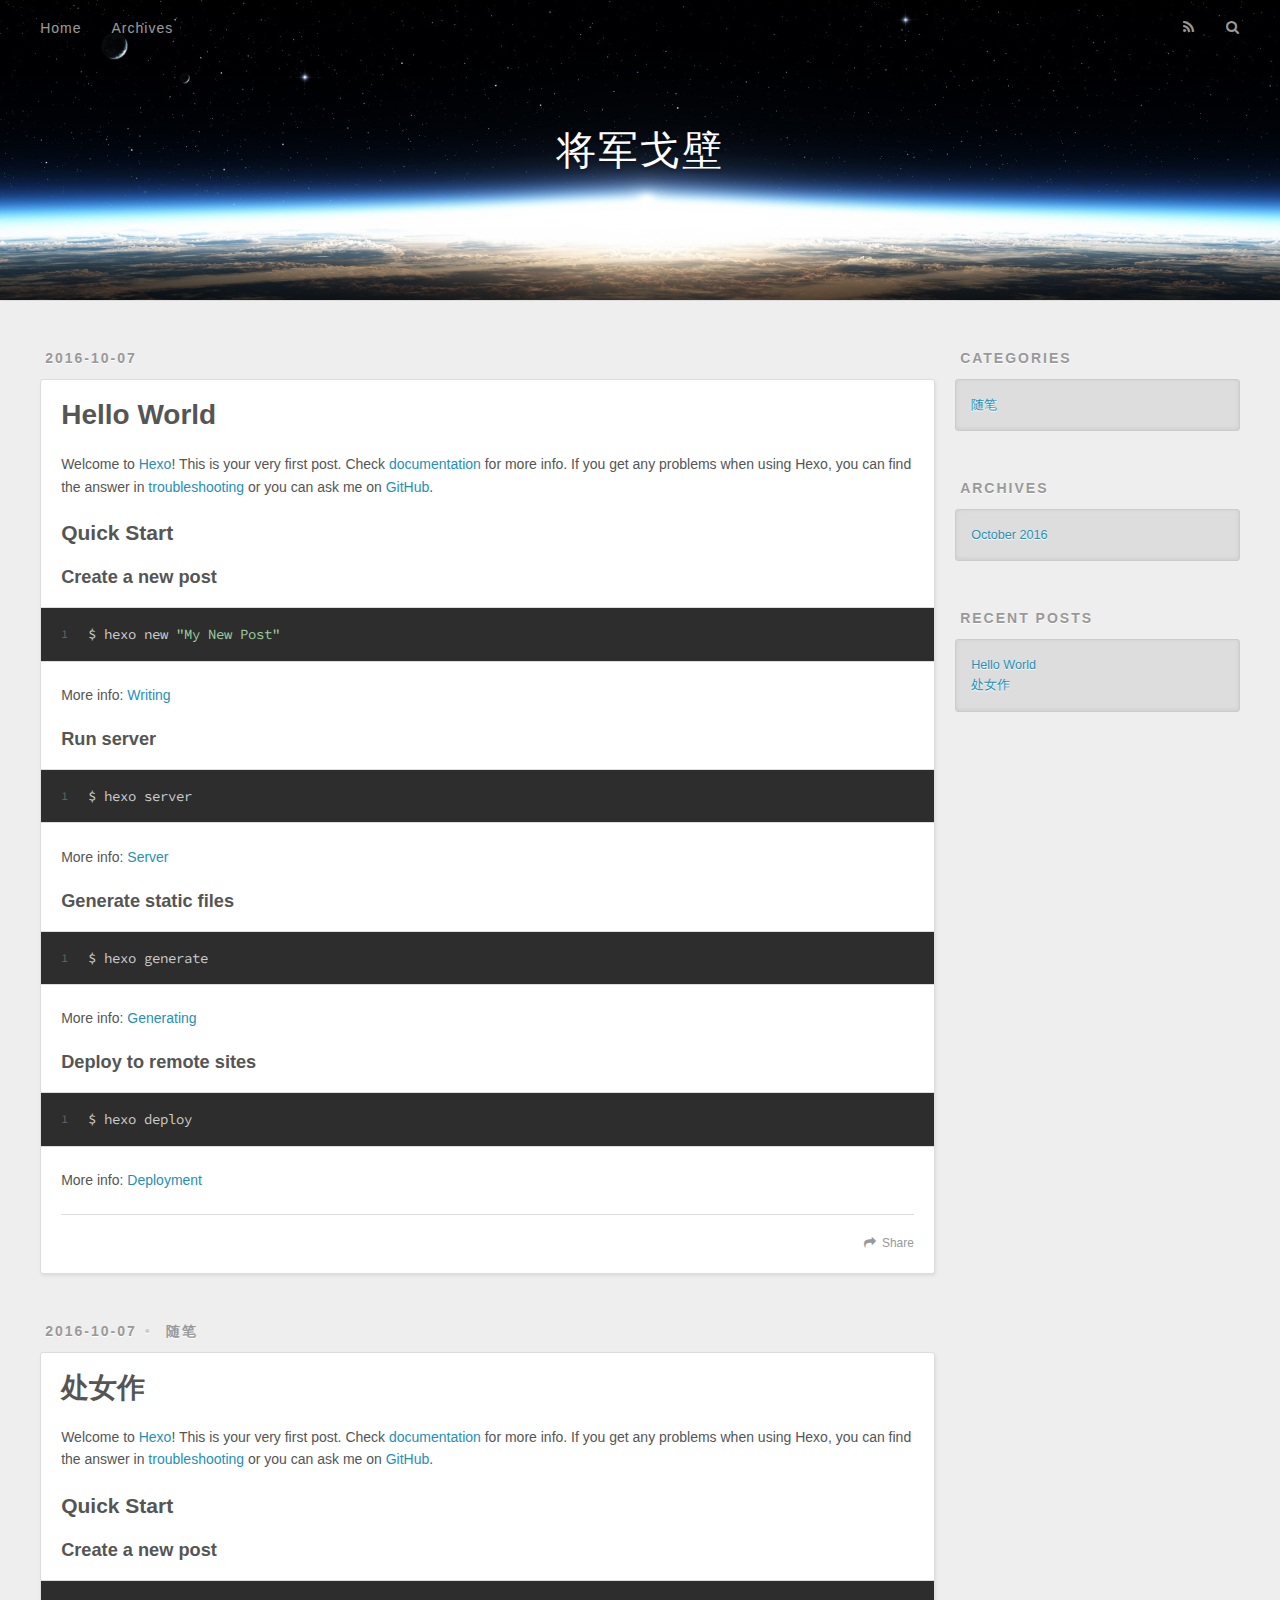
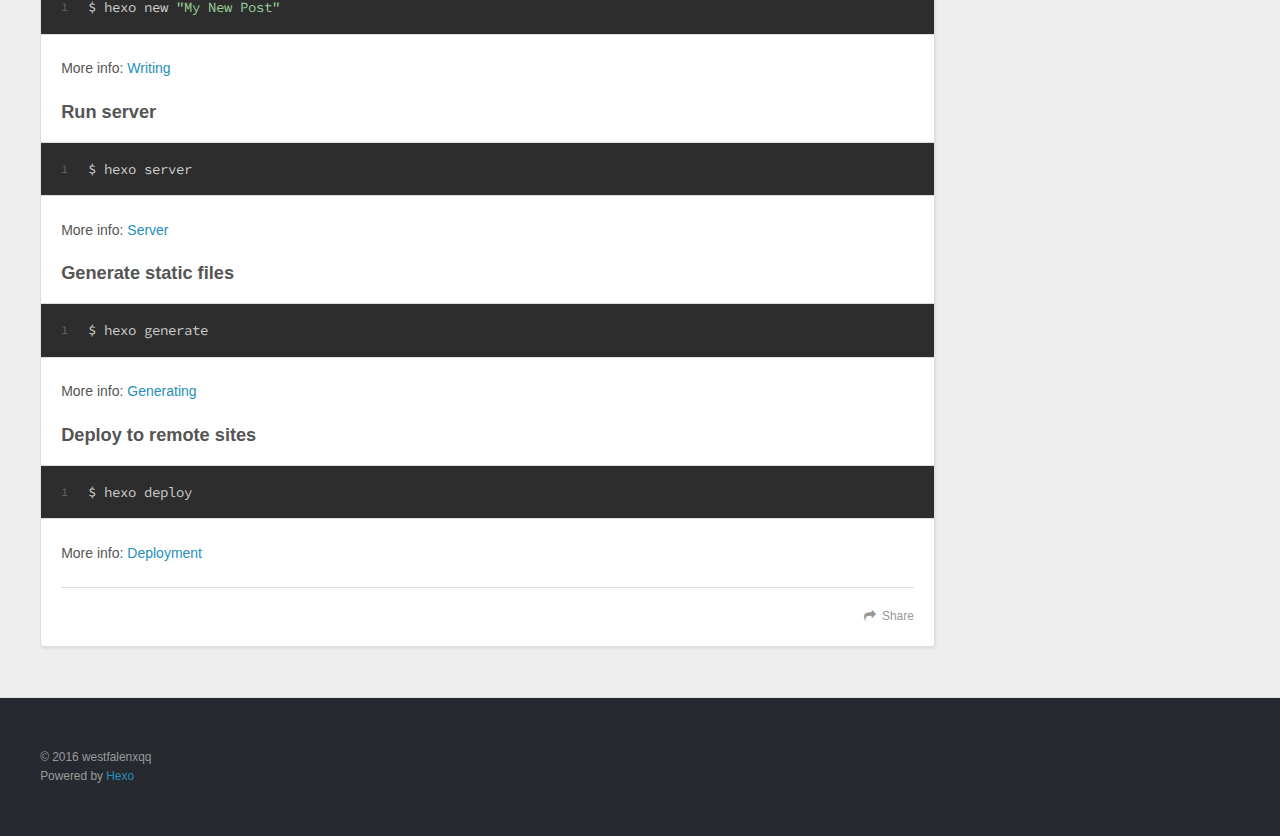
==== index.html @ aeae4b76 "Site updated: 2016-10-07 23:32:41" ====
<!DOCTYPE html>
<html>
<head>
  <meta charset="utf-8">
  
  <title>将军戈壁</title>
  <meta name="viewport" content="width=device-width, initial-scale=1, maximum-scale=1">
  <meta name="description" content="just for fun!">
<meta property="og:type" content="website">
<meta property="og:title" content="将军戈壁">
<meta property="og:url" content="http://yoursite.com/index.html">
<meta property="og:site_name" content="将军戈壁">
<meta property="og:description" content="just for fun!">
<meta name="twitter:card" content="summary">
<meta name="twitter:title" content="将军戈壁">
<meta name="twitter:description" content="just for fun!">
  
    <link rel="alternate" href="/atom.xml" title="将军戈壁" type="application/atom+xml">
  
  
    <link rel="icon" href="/favicon.png">
  
  
    <link href="//fonts.googleapis.com/css?family=Source+Code+Pro" rel="stylesheet" type="text/css">
  
  <link rel="stylesheet" href="/css/style.css">
  

</head>

<body>
  <div id="container">
    <div id="wrap">
      <header id="header">
  <div id="banner"></div>
  <div id="header-outer" class="outer">
    <div id="header-title" class="inner">
      <h1 id="logo-wrap">
        <a href="/" id="logo">将军戈壁</a>
      </h1>
      
    </div>
    <div id="header-inner" class="inner">
      <nav id="main-nav">
        <a id="main-nav-toggle" class="nav-icon"></a>
        
          <a class="main-nav-link" href="/">Home</a>
        
          <a class="main-nav-link" href="/archives">Archives</a>
        
      </nav>
      <nav id="sub-nav">
        
          <a id="nav-rss-link" class="nav-icon" href="/atom.xml" title="RSS Feed"></a>
        
        <a id="nav-search-btn" class="nav-icon" title="Search"></a>
      </nav>
      <div id="search-form-wrap">
        <form action="//google.com/search" method="get" accept-charset="UTF-8" class="search-form"><input type="search" name="q" results="0" class="search-form-input" placeholder="Search"><button type="submit" class="search-form-submit">&#xF002;</button><input type="hidden" name="sitesearch" value="http://yoursite.com"></form>
      </div>
    </div>
  </div>
</header>
      <div class="outer">
        <section id="main">
  
    <article id="post-hello-world" class="article article-type-post" itemscope itemprop="blogPost">
  <div class="article-meta">
    <a href="/2016/10/07/hello-world/" class="article-date">
  <time datetime="2016-10-07T13:40:59.762Z" itemprop="datePublished">2016-10-07</time>
</a>
    
  </div>
  <div class="article-inner">
    
    
      <header class="article-header">
        
  
    <h1 itemprop="name">
      <a class="article-title" href="/2016/10/07/hello-world/">Hello World</a>
    </h1>
  

      </header>
    
    <div class="article-entry" itemprop="articleBody">
      
        <p>Welcome to <a href="https://hexo.io/" target="_blank" rel="external">Hexo</a>! This is your very first post. Check <a href="https://hexo.io/docs/" target="_blank" rel="external">documentation</a> for more info. If you get any problems when using Hexo, you can find the answer in <a href="https://hexo.io/docs/troubleshooting.html" target="_blank" rel="external">troubleshooting</a> or you can ask me on <a href="https://github.com/hexojs/hexo/issues" target="_blank" rel="external">GitHub</a>.</p>
<h2 id="Quick-Start"><a href="#Quick-Start" class="headerlink" title="Quick Start"></a>Quick Start</h2><h3 id="Create-a-new-post"><a href="#Create-a-new-post" class="headerlink" title="Create a new post"></a>Create a new post</h3><figure class="highlight bash"><table><tr><td class="gutter"><pre><div class="line">1</div></pre></td><td class="code"><pre><div class="line">$ hexo new <span class="string">"My New Post"</span></div></pre></td></tr></table></figure>
<p>More info: <a href="https://hexo.io/docs/writing.html" target="_blank" rel="external">Writing</a></p>
<h3 id="Run-server"><a href="#Run-server" class="headerlink" title="Run server"></a>Run server</h3><figure class="highlight bash"><table><tr><td class="gutter"><pre><div class="line">1</div></pre></td><td class="code"><pre><div class="line">$ hexo server</div></pre></td></tr></table></figure>
<p>More info: <a href="https://hexo.io/docs/server.html" target="_blank" rel="external">Server</a></p>
<h3 id="Generate-static-files"><a href="#Generate-static-files" class="headerlink" title="Generate static files"></a>Generate static files</h3><figure class="highlight bash"><table><tr><td class="gutter"><pre><div class="line">1</div></pre></td><td class="code"><pre><div class="line">$ hexo generate</div></pre></td></tr></table></figure>
<p>More info: <a href="https://hexo.io/docs/generating.html" target="_blank" rel="external">Generating</a></p>
<h3 id="Deploy-to-remote-sites"><a href="#Deploy-to-remote-sites" class="headerlink" title="Deploy to remote sites"></a>Deploy to remote sites</h3><figure class="highlight bash"><table><tr><td class="gutter"><pre><div class="line">1</div></pre></td><td class="code"><pre><div class="line">$ hexo deploy</div></pre></td></tr></table></figure>
<p>More info: <a href="https://hexo.io/docs/deployment.html" target="_blank" rel="external">Deployment</a></p>

      
    </div>
    <footer class="article-footer">
      <a data-url="http://yoursite.com/2016/10/07/hello-world/" data-id="citzxklmr0001h0hwhy3onc63" class="article-share-link">Share</a>
      
      
    </footer>
  </div>
  
</article>


  
    <article id="post-处女作" class="article article-type-post" itemscope itemprop="blogPost">
  <div class="article-meta">
    <a href="/2016/10/07/处女作/" class="article-date">
  <time datetime="2016-10-06T16:00:00.000Z" itemprop="datePublished">2016-10-07</time>
</a>
    
  <div class="article-category">
    <a class="article-category-link" href="/categories/随笔/">随笔</a>
  </div>

  </div>
  <div class="article-inner">
    
    
      <header class="article-header">
        
  
    <h1 itemprop="name">
      <a class="article-title" href="/2016/10/07/处女作/">处女作</a>
    </h1>
  

      </header>
    
    <div class="article-entry" itemprop="articleBody">
      
        <p>Welcome to <a href="https://hexo.io/" target="_blank" rel="external">Hexo</a>! This is your very first post. Check <a href="https://hexo.io/docs/" target="_blank" rel="external">documentation</a> for more info. If you get any problems when using Hexo, you can find the answer in <a href="https://hexo.io/docs/troubleshooting.html" target="_blank" rel="external">troubleshooting</a> or you can ask me on <a href="https://github.com/hexojs/hexo/issues" target="_blank" rel="external">GitHub</a>.</p>
<h2 id="Quick-Start"><a href="#Quick-Start" class="headerlink" title="Quick Start"></a>Quick Start</h2><h3 id="Create-a-new-post"><a href="#Create-a-new-post" class="headerlink" title="Create a new post"></a>Create a new post</h3><figure class="highlight bash"><table><tr><td class="gutter"><pre><div class="line">1</div></pre></td><td class="code"><pre><div class="line">$ hexo new <span class="string">"My New Post"</span></div></pre></td></tr></table></figure>
<p>More info: <a href="https://hexo.io/docs/writing.html" target="_blank" rel="external">Writing</a></p>
<h3 id="Run-server"><a href="#Run-server" class="headerlink" title="Run server"></a>Run server</h3><figure class="highlight bash"><table><tr><td class="gutter"><pre><div class="line">1</div></pre></td><td class="code"><pre><div class="line">$ hexo server</div></pre></td></tr></table></figure>
<p>More info: <a href="https://hexo.io/docs/server.html" target="_blank" rel="external">Server</a></p>
<h3 id="Generate-static-files"><a href="#Generate-static-files" class="headerlink" title="Generate static files"></a>Generate static files</h3><figure class="highlight bash"><table><tr><td class="gutter"><pre><div class="line">1</div></pre></td><td class="code"><pre><div class="line">$ hexo generate</div></pre></td></tr></table></figure>
<p>More info: <a href="https://hexo.io/docs/generating.html" target="_blank" rel="external">Generating</a></p>
<h3 id="Deploy-to-remote-sites"><a href="#Deploy-to-remote-sites" class="headerlink" title="Deploy to remote sites"></a>Deploy to remote sites</h3><figure class="highlight bash"><table><tr><td class="gutter"><pre><div class="line">1</div></pre></td><td class="code"><pre><div class="line">$ hexo deploy</div></pre></td></tr></table></figure>
<p>More info: <a href="https://hexo.io/docs/deployment.html" target="_blank" rel="external">Deployment</a></p>

      
    </div>
    <footer class="article-footer">
      <a data-url="http://yoursite.com/2016/10/07/处女作/" data-id="citzxklmb0000h0hw7iab7rve" class="article-share-link">Share</a>
      
      
    </footer>
  </div>
  
</article>


  

</section>
        
          <aside id="sidebar">
  
    
  <div class="widget-wrap">
    <h3 class="widget-title">Categories</h3>
    <div class="widget">
      <ul class="category-list"><li class="category-list-item"><a class="category-list-link" href="/categories/随笔/">随笔</a></li></ul>
    </div>
  </div>


  
    

  
    
  
    
  <div class="widget-wrap">
    <h3 class="widget-title">Archives</h3>
    <div class="widget">
      <ul class="archive-list"><li class="archive-list-item"><a class="archive-list-link" href="/archives/2016/10/">October 2016</a></li></ul>
    </div>
  </div>


  
    
  <div class="widget-wrap">
    <h3 class="widget-title">Recent Posts</h3>
    <div class="widget">
      <ul>
        
          <li>
            <a href="/2016/10/07/hello-world/">Hello World</a>
          </li>
        
          <li>
            <a href="/2016/10/07/处女作/">处女作</a>
          </li>
        
      </ul>
    </div>
  </div>

  
</aside>
        
      </div>
      <footer id="footer">
  
  <div class="outer">
    <div id="footer-info" class="inner">
      &copy; 2016 westfalenxqq<br>
      Powered by <a href="http://hexo.io/" target="_blank">Hexo</a>
    </div>
  </div>
</footer>
    </div>
    <nav id="mobile-nav">
  
    <a href="/" class="mobile-nav-link">Home</a>
  
    <a href="/archives" class="mobile-nav-link">Archives</a>
  
</nav>
    

<script src="//ajax.googleapis.com/ajax/libs/jquery/2.0.3/jquery.min.js"></script>


  <link rel="stylesheet" href="/fancybox/jquery.fancybox.css">
  <script src="/fancybox/jquery.fancybox.pack.js"></script>


<script src="/js/script.js"></script>

  </div>
</body>
</html>
---- css/style.css ----
body {
  width: 100%;
}
body:before,
body:after {
  content: "";
  display: table;
}
body:after {
  clear: both;
}
html,
body,
div,
span,
applet,
object,
iframe,
h1,
h2,
h3,
h4,
h5,
h6,
p,
blockquote,
pre,
a,
abbr,
acronym,
address,
big,
cite,
code,
del,
dfn,
em,
img,
ins,
kbd,
q,
s,
samp,
small,
strike,
strong,
sub,
sup,
tt,
var,
dl,
dt,
dd,
ol,
ul,
li,
fieldset,
form,
label,
legend,
table,
caption,
tbody,
tfoot,
thead,
tr,
th,
td {
  margin: 0;
  padding: 0;
  border: 0;
  outline: 0;
  font-weight: inherit;
  font-style: inherit;
  font-family: inherit;
  font-size: 100%;
  vertical-align: baseline;
}
body {
  line-height: 1;
  color: #000;
  background: #fff;
}
ol,
ul {
  list-style: none;
}
table {
  border-collapse: separate;
  border-spacing: 0;
  vertical-align: middle;
}
caption,
th,
td {
  text-align: left;
  font-weight: normal;
  vertical-align: middle;
}
a img {
  border: none;
}
input,
button {
  margin: 0;
  padding: 0;
}
input::-moz-focus-inner,
button::-moz-focus-inner {
  border: 0;
  padding: 0;
}
@font-face {
  font-family: FontAwesome;
  font-style: normal;
  font-weight: normal;
  src: url("fonts/fontawesome-webfont.eot?v=#4.0.3");
  src: url("fonts/fontawesome-webfont.eot?#iefix&v=#4.0.3") format("embedded-opentype"), url("fonts/fontawesome-webfont.woff?v=#4.0.3") format("woff"), url("fonts/fontawesome-webfont.ttf?v=#4.0.3") format("truetype"), url("fonts/fontawesome-webfont.svg#fontawesomeregular?v=#4.0.3") format("svg");
}
html,
body,
#container {
  height: 100%;
}
body {
  background: #eee;
  font: 14px "Helvetica Neue", Helvetica, Arial, sans-serif;
  -webkit-text-size-adjust: 100%;
}
.outer {
  max-width: 1220px;
  margin: 0 auto;
  padding: 0 20px;
}
.outer:before,
.outer:after {
  content: "";
  display: table;
}
.outer:after {
  clear: both;
}
.inner {
  display: inline;
  float: left;
  width: 98.33333333333333%;
  margin: 0 0.833333333333333%;
}
.left,
.alignleft {
  float: left;
}
.right,
.alignright {
  float: right;
}
.clear {
  clear: both;
}
#container {
  position: relative;
}
.mobile-nav-on {
  overflow: hidden;
}
#wrap {
  height: 100%;
  width: 100%;
  position: absolute;
  top: 0;
  left: 0;
  -webkit-transition: 0.2s ease-out;
  -moz-transition: 0.2s ease-out;
  -ms-transition: 0.2s ease-out;
  transition: 0.2s ease-out;
  z-index: 1;
  background: #eee;
}
.mobile-nav-on #wrap {
  left: 280px;
}
@media screen and (min-width: 768px) {
  #main {
    display: inline;
    float: left;
    width: 73.33333333333333%;
    margin: 0 0.833333333333333%;
  }
}
.article-date,
.article-category-link,
.archive-year,
.widget-title {
  text-decoration: none;
  text-transform: uppercase;
  letter-spacing: 2px;
  color: #999;
  margin-bottom: 1em;
  margin-left: 5px;
  line-height: 1em;
  text-shadow: 0 1px #fff;
  font-weight: bold;
}
.article-inner,
.archive-article-inner {
  background: #fff;
  -webkit-box-shadow: 1px 2px 3px #ddd;
  box-shadow: 1px 2px 3px #ddd;
  border: 1px solid #ddd;
  border-radius: 3px;
}
.article-entry h1,
.widget h1 {
  font-size: 2em;
}
.article-entry h2,
.widget h2 {
  font-size: 1.5em;
}
.article-entry h3,
.widget h3 {
  font-size: 1.3em;
}
.article-entry h4,
.widget h4 {
  font-size: 1.2em;
}
.article-entry h5,
.widget h5 {
  font-size: 1em;
}
.article-entry h6,
.widget h6 {
  font-size: 1em;
  color: #999;
}
.article-entry hr,
.widget hr {
  border: 1px dashed #ddd;
}
.article-entry strong,
.widget strong {
  font-weight: bold;
}
.article-entry em,
.widget em,
.article-entry cite,
.widget cite {
  font-style: italic;
}
.article-entry sup,
.widget sup,
.article-entry sub,
.widget sub {
  font-size: 0.75em;
  line-height: 0;
  position: relative;
  vertical-align: baseline;
}
.article-entry sup,
.widget sup {
  top: -0.5em;
}
.article-entry sub,
.widget sub {
  bottom: -0.2em;
}
.article-entry small,
.widget small {
  font-size: 0.85em;
}
.article-entry acronym,
.widget acronym,
.article-entry abbr,
.widget abbr {
  border-bottom: 1px dotted;
}
.article-entry ul,
.widget ul,
.article-entry ol,
.widget ol,
.article-entry dl,
.widget dl {
  margin: 0 20px;
  line-height: 1.6em;
}
.article-entry ul ul,
.widget ul ul,
.article-entry ol ul,
.widget ol ul,
.article-entry ul ol,
.widget ul ol,
.article-entry ol ol,
.widget ol ol {
  margin-top: 0;
  margin-bottom: 0;
}
.article-entry ul,
.widget ul {
  list-style: disc;
}
.article-entry ol,
.widget ol {
  list-style: decimal;
}
.article-entry dt,
.widget dt {
  font-weight: bold;
}
#header {
  height: 300px;
  position: relative;
  border-bottom: 1px solid #ddd;
}
#header:before,
#header:after {
  content: "";
  position: absolute;
  left: 0;
  right: 0;
  height: 40px;
}
#header:before {
  top: 0;
  background: -webkit-linear-gradient(rgba(0,0,0,0.2), transparent);
  background: -moz-linear-gradient(rgba(0,0,0,0.2), transparent);
  background: -ms-linear-gradient(rgba(0,0,0,0.2), transparent);
  background: linear-gradient(rgba(0,0,0,0.2), transparent);
}
#header:after {
  bottom: 0;
  background: -webkit-linear-gradient(transparent, rgba(0,0,0,0.2));
  background: -moz-linear-gradient(transparent, rgba(0,0,0,0.2));
  background: -ms-linear-gradient(transparent, rgba(0,0,0,0.2));
  background: linear-gradient(transparent, rgba(0,0,0,0.2));
}
#header-outer {
  height: 100%;
  position: relative;
}
#header-inner {
  position: relative;
  overflow: hidden;
}
#banner {
  position: absolute;
  top: 0;
  left: 0;
  width: 100%;
  height: 100%;
  background: url("images/banner.jpg") center #000;
  -webkit-background-size: cover;
  -moz-background-size: cover;
  background-size: cover;
  z-index: -1;
}
#header-title {
  text-align: center;
  height: 40px;
  position: absolute;
  top: 50%;
  left: 0;
  margin-top: -20px;
}
#logo,
#subtitle {
  text-decoration: none;
  color: #fff;
  font-weight: 300;
  text-shadow: 0 1px 4px rgba(0,0,0,0.3);
}
#logo {
  font-size: 40px;
  line-height: 40px;
  letter-spacing: 2px;
}
#subtitle {
  font-size: 16px;
  line-height: 16px;
  letter-spacing: 1px;
}
#subtitle-wrap {
  margin-top: 16px;
}
#main-nav {
  float: left;
  margin-left: -15px;
}
.nav-icon,
.main-nav-link {
  float: left;
  color: #fff;
  opacity: 0.6;
  text-decoration: none;
  text-shadow: 0 1px rgba(0,0,0,0.2);
  -webkit-transition: opacity 0.2s;
  -moz-transition: opacity 0.2s;
  -ms-transition: opacity 0.2s;
  transition: opacity 0.2s;
  display: block;
  padding: 20px 15px;
}
.nav-icon:hover,
.main-nav-link:hover {
  opacity: 1;
}
.nav-icon {
  font-family: FontAwesome;
  text-align: center;
  font-size: 14px;
  width: 14px;
  height: 14px;
  padding: 20px 15px;
  position: relative;
  cursor: pointer;
}
.main-nav-link {
  font-weight: 300;
  letter-spacing: 1px;
}
@media screen and (max-width: 479px) {
  .main-nav-link {
    display: none;
  }
}
#main-nav-toggle {
  display: none;
}
#main-nav-toggle:before {
  content: "\f0c9";
}
@media screen and (max-width: 479px) {
  #main-nav-toggle {
    display: block;
  }
}
#sub-nav {
  float: right;
  margin-right: -15px;
}
#nav-rss-link:before {
  content: "\f09e";
}
#nav-search-btn:before {
  content: "\f002";
}
#search-form-wrap {
  position: absolute;
  top: 15px;
  width: 150px;
  height: 30px;
  right: -150px;
  opacity: 0;
  -webkit-transition: 0.2s ease-out;
  -moz-transition: 0.2s ease-out;
  -ms-transition: 0.2s ease-out;
  transition: 0.2s ease-out;
}
#search-form-wrap.on {
  opacity: 1;
  right: 0;
}
@media screen and (max-width: 479px) {
  #search-form-wrap {
    width: 100%;
    right: -100%;
  }
}
.search-form {
  position: absolute;
  top: 0;
  left: 0;
  right: 0;
  background: #fff;
  padding: 5px 15px;
  border-radius: 15px;
  -webkit-box-shadow: 0 0 10px rgba(0,0,0,0.3);
  box-shadow: 0 0 10px rgba(0,0,0,0.3);
}
.search-form-input {
  border: none;
  background: none;
  color: #555;
  width: 100%;
  font: 13px "Helvetica Neue", Helvetica, Arial, sans-serif;
  outline: none;
}
.search-form-input::-webkit-search-results-decoration,
.search-form-input::-webkit-search-cancel-button {
  -webkit-appearance: none;
}
.search-form-submit {
  position: absolute;
  top: 50%;
  right: 10px;
  margin-top: -7px;
  font: 13px FontAwesome;
  border: none;
  background: none;
  color: #bbb;
  cursor: pointer;
}
.search-form-submit:hover,
.search-form-submit:focus {
  color: #777;
}
.article {
  margin: 50px 0;
}
.article-inner {
  overflow: hidden;
}
.article-meta:before,
.article-meta:after {
  content: "";
  display: table;
}
.article-meta:after {
  clear: both;
}
.article-date {
  float: left;
}
.article-category {
  float: left;
  line-height: 1em;
  color: #ccc;
  text-shadow: 0 1px #fff;
  margin-left: 8px;
}
.article-category:before {
  content: "\2022";
}
.article-category-link {
  margin: 0 12px 1em;
}
.article-header {
  padding: 20px 20px 0;
}
.article-title {
  text-decoration: none;
  font-size: 2em;
  font-weight: bold;
  color: #555;
  line-height: 1.1em;
  -webkit-transition: color 0.2s;
  -moz-transition: color 0.2s;
  -ms-transition: color 0.2s;
  transition: color 0.2s;
}
a.article-title:hover {
  color: #258fb8;
}
.article-entry {
  color: #555;
  padding: 0 20px;
}
.article-entry:before,
.article-entry:after {
  content: "";
  display: table;
}
.article-entry:after {
  clear: both;
}
.article-entry p,
.article-entry table {
  line-height: 1.6em;
  margin: 1.6em 0;
}
.article-entry h1,
.article-entry h2,
.article-entry h3,
.article-entry h4,
.article-entry h5,
.article-entry h6 {
  font-weight: bold;
}
.article-entry h1,
.article-entry h2,
.article-entry h3,
.article-entry h4,
.article-entry h5,
.article-entry h6 {
  line-height: 1.1em;
  margin: 1.1em 0;
}
.article-entry a {
  color: #258fb8;
  text-decoration: none;
}
.article-entry a:hover {
  text-decoration: underline;
}
.article-entry ul,
.article-entry ol,
.article-entry dl {
  margin-top: 1.6em;
  margin-bottom: 1.6em;
}
.article-entry img,
.article-entry video {
  max-width: 100%;
  height: auto;
  display: block;
  margin: auto;
}
.article-entry iframe {
  border: none;
}
.article-entry table {
  width: 100%;
  border-collapse: collapse;
  border-spacing: 0;
}
.article-entry th {
  font-weight: bold;
  border-bottom: 3px solid #ddd;
  padding-bottom: 0.5em;
}
.article-entry td {
  border-bottom: 1px solid #ddd;
  padding: 10px 0;
}
.article-entry blockquote {
  font-family: Georgia, "Times New Roman", serif;
  font-size: 1.4em;
  margin: 1.6em 20px;
  text-align: center;
}
.article-entry blockquote footer {
  font-size: 14px;
  margin: 1.6em 0;
  font-family: "Helvetica Neue", Helvetica, Arial, sans-serif;
}
.article-entry blockquote footer cite:before {
  content: "—";
  padding: 0 0.5em;
}
.article-entry .pullquote {
  text-align: left;
  width: 45%;
  margin: 0;
}
.article-entry .pullquote.left {
  margin-left: 0.5em;
  margin-right: 1em;
}
.article-entry .pullquote.right {
  margin-right: 0.5em;
  margin-left: 1em;
}
.article-entry .caption {
  color: #999;
  display: block;
  font-size: 0.9em;
  margin-top: 0.5em;
  position: relative;
  text-align: center;
}
.article-entry .video-container {
  position: relative;
  padding-top: 56.25%;
  height: 0;
  overflow: hidden;
}
.article-entry .video-container iframe,
.article-entry .video-container object,
.article-entry .video-container embed {
  position: absolute;
  top: 0;
  left: 0;
  width: 100%;
  height: 100%;
  margin-top: 0;
}
.article-more-link a {
  display: inline-block;
  line-height: 1em;
  padding: 6px 15px;
  border-radius: 15px;
  background: #eee;
  color: #999;
  text-shadow: 0 1px #fff;
  text-decoration: none;
}
.article-more-link a:hover {
  background: #258fb8;
  color: #fff;
  text-decoration: none;
  text-shadow: 0 1px #1e7293;
}
.article-footer {
  font-size: 0.85em;
  line-height: 1.6em;
  border-top: 1px solid #ddd;
  padding-top: 1.6em;
  margin: 0 20px 20px;
}
.article-footer:before,
.article-footer:after {
  content: "";
  display: table;
}
.article-footer:after {
  clear: both;
}
.article-footer a {
  color: #999;
  text-decoration: none;
}
.article-footer a:hover {
  color: #555;
}
.article-tag-list-item {
  float: left;
  margin-right: 10px;
}
.article-tag-list-link:before {
  content: "#";
}
.article-comment-link {
  float: right;
}
.article-comment-link:before {
  content: "\f075";
  font-family: FontAwesome;
  padding-right: 8px;
}
.article-share-link {
  cursor: pointer;
  float: right;
  margin-left: 20px;
}
.article-share-link:before {
  content: "\f064";
  font-family: FontAwesome;
  padding-right: 6px;
}
#article-nav {
  position: relative;
}
#article-nav:before,
#article-nav:after {
  content: "";
  display: table;
}
#article-nav:after {
  clear: both;
}
@media screen and (min-width: 768px) {
  #article-nav {
    margin: 50px 0;
  }
  #article-nav:before {
    width: 8px;
    height: 8px;
    position: absolute;
    top: 50%;
    left: 50%;
    margin-top: -4px;
    margin-left: -4px;
    content: "";
    border-radius: 50%;
    background: #ddd;
    -webkit-box-shadow: 0 1px 2px #fff;
    box-shadow: 0 1px 2px #fff;
  }
}
.article-nav-link-wrap {
  text-decoration: none;
  text-shadow: 0 1px #fff;
  color: #999;
  -webkit-box-sizing: border-box;
  -moz-box-sizing: border-box;
  box-sizing: border-box;
  margin-top: 50px;
  text-align: center;
  display: block;
}
.article-nav-link-wrap:hover {
  color: #555;
}
@media screen and (min-width: 768px) {
  .article-nav-link-wrap {
    width: 50%;
    margin-top: 0;
  }
}
@media screen and (min-width: 768px) {
  #article-nav-newer {
    float: left;
    text-align: right;
    padding-right: 20px;
  }
}
@media screen and (min-width: 768px) {
  #article-nav-older {
    float: right;
    text-align: left;
    padding-left: 20px;
  }
}
.article-nav-caption {
  text-transform: uppercase;
  letter-spacing: 2px;
  color: #ddd;
  line-height: 1em;
  font-weight: bold;
}
#article-nav-newer .article-nav-caption {
  margin-right: -2px;
}
.article-nav-title {
  font-size: 0.85em;
  line-height: 1.6em;
  margin-top: 0.5em;
}
.article-share-box {
  position: absolute;
  display: none;
  background: #fff;
  -webkit-box-shadow: 1px 2px 10px rgba(0,0,0,0.2);
  box-shadow: 1px 2px 10px rgba(0,0,0,0.2);
  border-radius: 3px;
  margin-left: -145px;
  overflow: hidden;
  z-index: 1;
}
.article-share-box.on {
  display: block;
}
.article-share-input {
  width: 100%;
  background: none;
  -webkit-box-sizing: border-box;
  -moz-box-sizing: border-box;
  box-sizing: border-box;
  font: 14px "Helvetica Neue", Helvetica, Arial, sans-serif;
  padding: 0 15px;
  color: #555;
  outline: none;
  border: 1px solid #ddd;
  border-radius: 3px 3px 0 0;
  height: 36px;
  line-height: 36px;
}
.article-share-links {
  background: #eee;
}
.article-share-links:before,
.article-share-links:after {
  content: "";
  display: table;
}
.article-share-links:after {
  clear: both;
}
.article-share-twitter,
.article-share-facebook,
.article-share-pinterest,
.article-share-google {
  width: 50px;
  height: 36px;
  display: block;
  float: left;
  position: relative;
  color: #999;
  text-shadow: 0 1px #fff;
}
.article-share-twitter:before,
.article-share-facebook:before,
.article-share-pinterest:before,
.article-share-google:before {
  font-size: 20px;
  font-family: FontAwesome;
  width: 20px;
  height: 20px;
  position: absolute;
  top: 50%;
  left: 50%;
  margin-top: -10px;
  margin-left: -10px;
  text-align: center;
}
.article-share-twitter:hover,
.article-share-facebook:hover,
.article-share-pinterest:hover,
.article-share-google:hover {
  color: #fff;
}
.article-share-twitter:before {
  content: "\f099";
}
.article-share-twitter:hover {
  background: #00aced;
  text-shadow: 0 1px #008abe;
}
.article-share-facebook:before {
  content: "\f09a";
}
.article-share-facebook:hover {
  background: #3b5998;
  text-shadow: 0 1px #2f477a;
}
.article-share-pinterest:before {
  content: "\f0d2";
}
.article-share-pinterest:hover {
  background: #cb2027;
  text-shadow: 0 1px #a21a1f;
}
.article-share-google:before {
  content: "\f0d5";
}
.article-share-google:hover {
  background: #dd4b39;
  text-shadow: 0 1px #be3221;
}
.article-gallery {
  background: #000;
  position: relative;
}
.article-gallery-photos {
  position: relative;
  overflow: hidden;
}
.article-gallery-img {
  display: none;
  max-width: 100%;
}
.article-gallery-img:first-child {
  display: block;
}
.article-gallery-img.loaded {
  position: absolute;
  display: block;
}
.article-gallery-img img {
  display: block;
  max-width: 100%;
  margin: 0 auto;
}
#comments {
  background: #fff;
  -webkit-box-shadow: 1px 2px 3px #ddd;
  box-shadow: 1px 2px 3px #ddd;
  padding: 20px;
  border: 1px solid #ddd;
  border-radius: 3px;
  margin: 50px 0;
}
#comments a {
  color: #258fb8;
}
.archives-wrap {
  margin: 50px 0;
}
.archives:before,
.archives:after {
  content: "";
  display: table;
}
.archives:after {
  clear: both;
}
.archive-year-wrap {
  margin-bottom: 1em;
}
.archives {
  -webkit-column-gap: 10px;
  -moz-column-gap: 10px;
  column-gap: 10px;
}
@media screen and (min-width: 480px) and (max-width: 767px) {
  .archives {
    -webkit-column-count: 2;
    -moz-column-count: 2;
    column-count: 2;
  }
}
@media screen and (min-width: 768px) {
  .archives {
    -webkit-column-count: 3;
    -moz-column-count: 3;
    column-count: 3;
  }
}
.archive-article {
  -webkit-column-break-inside: avoid;
  page-break-inside: avoid;
  overflow: hidden;
  break-inside: avoid-column;
}
.archive-article-inner {
  padding: 10px;
  margin-bottom: 15px;
}
.archive-article-title {
  text-decoration: none;
  font-weight: bold;
  color: #555;
  -webkit-transition: color 0.2s;
  -moz-transition: color 0.2s;
  -ms-transition: color 0.2s;
  transition: color 0.2s;
  line-height: 1.6em;
}
.archive-article-title:hover {
  color: #258fb8;
}
.archive-article-footer {
  margin-top: 1em;
}
.archive-article-date {
  color: #999;
  text-decoration: none;
  font-size: 0.85em;
  line-height: 1em;
  margin-bottom: 0.5em;
  display: block;
}
#page-nav {
  margin: 50px auto;
  background: #fff;
  -webkit-box-shadow: 1px 2px 3px #ddd;
  box-shadow: 1px 2px 3px #ddd;
  border: 1px solid #ddd;
  border-radius: 3px;
  text-align: center;
  color: #999;
  overflow: hidden;
}
#page-nav:before,
#page-nav:after {
  content: "";
  display: table;
}
#page-nav:after {
  clear: both;
}
#page-nav a,
#page-nav span {
  padding: 10px 20px;
  line-height: 1;
  height: 2ex;
}
#page-nav a {
  color: #999;
  text-decoration: none;
}
#page-nav a:hover {
  background: #999;
  color: #fff;
}
#page-nav .prev {
  float: left;
}
#page-nav .next {
  float: right;
}
#page-nav .page-number {
  display: inline-block;
}
@media screen and (max-width: 479px) {
  #page-nav .page-number {
    display: none;
  }
}
#page-nav .current {
  color: #555;
  font-weight: bold;
}
#page-nav .space {
  color: #ddd;
}
#footer {
  background: #262a30;
  padding: 50px 0;
  border-top: 1px solid #ddd;
  color: #999;
}
#footer a {
  color: #258fb8;
  text-decoration: none;
}
#footer a:hover {
  text-decoration: underline;
}
#footer-info {
  line-height: 1.6em;
  font-size: 0.85em;
}
.article-entry pre,
.article-entry .highlight {
  background: #2d2d2d;
  margin: 0 -20px;
  padding: 15px 20px;
  border-style: solid;
  border-color: #ddd;
  border-width: 1px 0;
  overflow: auto;
  color: #ccc;
  line-height: 22.400000000000002px;
}
.article-entry .highlight .gutter pre,
.article-entry .gist .gist-file .gist-data .line-numbers {
  color: #666;
  font-size: 0.85em;
}
.article-entry pre,
.article-entry code {
  font-family: "Source Code Pro", Consolas, Monaco, Menlo, Consolas, monospace;
}
.article-entry code {
  background: #eee;
  text-shadow: 0 1px #fff;
  padding: 0 0.3em;
}
.article-entry pre code {
  background: none;
  text-shadow: none;
  padding: 0;
}
.article-entry .highlight pre {
  border: none;
  margin: 0;
  padding: 0;
}
.article-entry .highlight table {
  margin: 0;
  width: auto;
}
.article-entry .highlight td {
  border: none;
  padding: 0;
}
.article-entry .highlight figcaption {
  font-size: 0.85em;
  color: #999;
  line-height: 1em;
  margin-bottom: 1em;
}
.article-entry .highlight figcaption:before,
.article-entry .highlight figcaption:after {
  content: "";
  display: table;
}
.article-entry .highlight figcaption:after {
  clear: both;
}
.article-entry .highlight figcaption a {
  float: right;
}
.article-entry .highlight .gutter pre {
  text-align: right;
  padding-right: 20px;
}
.article-entry .highlight .line {
  height: 22.400000000000002px;
}
.article-entry .highlight .line.marked {
  background: #515151;
}
.article-entry .gist {
  margin: 0 -20px;
  border-style: solid;
  border-color: #ddd;
  border-width: 1px 0;
  background: #2d2d2d;
  padding: 15px 20px 15px 0;
}
.article-entry .gist .gist-file {
  border: none;
  font-family: "Source Code Pro", Consolas, Monaco, Menlo, Consolas, monospace;
  margin: 0;
}
.article-entry .gist .gist-file .gist-data {
  background: none;
  border: none;
}
.article-entry .gist .gist-file .gist-data .line-numbers {
  background: none;
  border: none;
  padding: 0 20px 0 0;
}
.article-entry .gist .gist-file .gist-data .line-data {
  padding: 0 !important;
}
.article-entry .gist .gist-file .highlight {
  margin: 0;
  padding: 0;
  border: none;
}
.article-entry .gist .gist-file .gist-meta {
  background: #2d2d2d;
  color: #999;
  font: 0.85em "Helvetica Neue", Helvetica, Arial, sans-serif;
  text-shadow: 0 0;
  padding: 0;
  margin-top: 1em;
  margin-left: 20px;
}
.article-entry .gist .gist-file .gist-meta a {
  color: #258fb8;
  font-weight: normal;
}
.article-entry .gist .gist-file .gist-meta a:hover {
  text-decoration: underline;
}
pre .comment,
pre .title {
  color: #999;
}
pre .variable,
pre .attribute,
pre .tag,
pre .regexp,
pre .ruby .constant,
pre .xml .tag .title,
pre .xml .pi,
pre .xml .doctype,
pre .html .doctype,
pre .css .id,
pre .css .class,
pre .css .pseudo {
  color: #f2777a;
}
pre .number,
pre .preprocessor,
pre .built_in,
pre .literal,
pre .params,
pre .constant {
  color: #f99157;
}
pre .class,
pre .ruby .class .title,
pre .css .rules .attribute {
  color: #9c9;
}
pre .string,
pre .value,
pre .inheritance,
pre .header,
pre .ruby .symbol,
pre .xml .cdata {
  color: #9c9;
}
pre .css .hexcolor {
  color: #6cc;
}
pre .function,
pre .python .decorator,
pre .python .title,
pre .ruby .function .title,
pre .ruby .title .keyword,
pre .perl .sub,
pre .javascript .title,
pre .coffeescript .title {
  color: #69c;
}
pre .keyword,
pre .javascript .function {
  color: #c9c;
}
@media screen and (max-width: 479px) {
  #mobile-nav {
    position: absolute;
    top: 0;
    left: 0;
    width: 280px;
    height: 100%;
    background: #191919;
    border-right: 1px solid #fff;
  }
}
@media screen and (max-width: 479px) {
  .mobile-nav-link {
    display: block;
    color: #999;
    text-decoration: none;
    padding: 15px 20px;
    font-weight: bold;
  }
  .mobile-nav-link:hover {
    color: #fff;
  }
}
@media screen and (min-width: 768px) {
  #sidebar {
    display: inline;
    float: left;
    width: 23.333333333333332%;
    margin: 0 0.833333333333333%;
  }
}
.widget-wrap {
  margin: 50px 0;
}
.widget {
  color: #777;
  text-shadow: 0 1px #fff;
  background: #ddd;
  -webkit-box-shadow: 0 -1px 4px #ccc inset;
  box-shadow: 0 -1px 4px #ccc inset;
  border: 1px solid #ccc;
  padding: 15px;
  border-radius: 3px;
}
.widget a {
  color: #258fb8;
  text-decoration: none;
}
.widget a:hover {
  text-decoration: underline;
}
.widget ul ul,
.widget ol ul,
.widget dl ul,
.widget ul ol,
.widget ol ol,
.widget dl ol,
.widget ul dl,
.widget ol dl,
.widget dl dl {
  margin-left: 15px;
  list-style: disc;
}
.widget {
  line-height: 1.6em;
  word-wrap: break-word;
  font-size: 0.9em;
}
.widget ul,
.widget ol {
  list-style: none;
  margin: 0;
}
.widget ul ul,
.widget ol ul,
.widget ul ol,
.widget ol ol {
  margin: 0 20px;
}
.widget ul ul,
.widget ol ul {
  list-style: disc;
}
.widget ul ol,
.widget ol ol {
  list-style: decimal;
}
.category-list-count,
.tag-list-count,
.archive-list-count {
  padding-left: 5px;
  color: #999;
  font-size: 0.85em;
}
.category-list-count:before,
.tag-list-count:before,
.archive-list-count:before {
  content: "(";
}
.category-list-count:after,
.tag-list-count:after,
.archive-list-count:after {
  content: ")";
}
.tagcloud a {
  margin-right: 5px;
  display: inline-block;
}
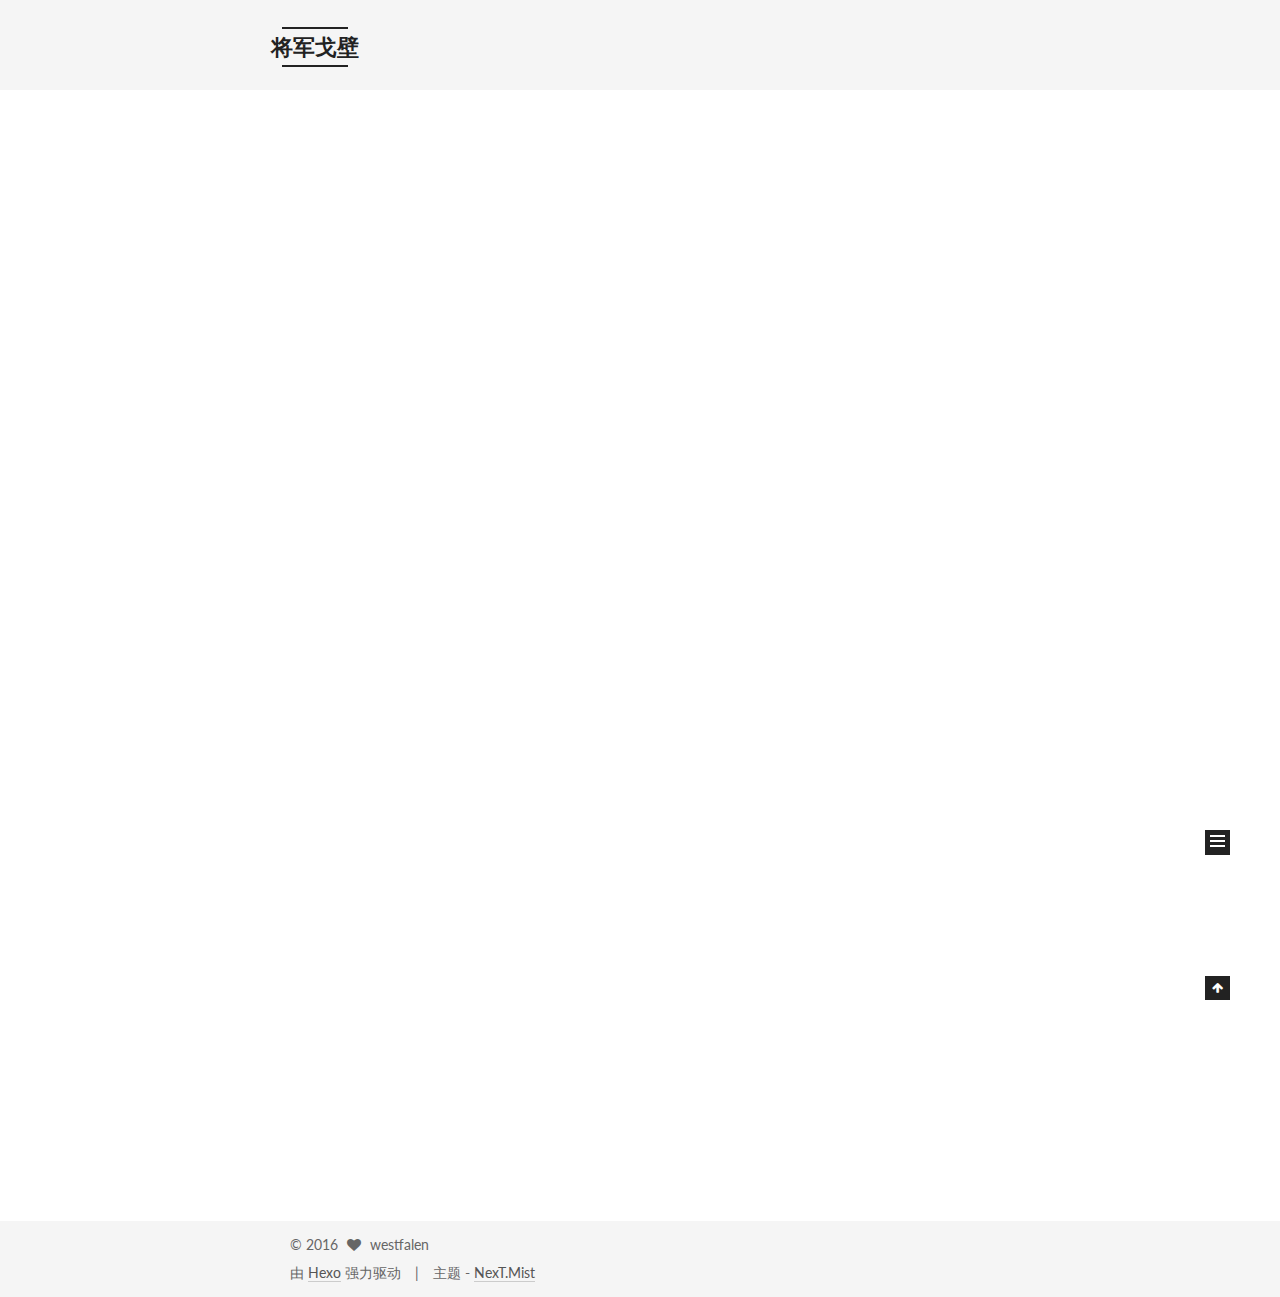
==== commit cc501111: "Site updated: 2016-10-08 23:37:57" ====
--- a/index.html
+++ b/index.html
@@ -1,11 +1,90 @@
-<!DOCTYPE html>
-<html>
+<!doctype html>
+
+
+
+  
+
+
+<html class="theme-next mist use-motion">
 <head>
-  <meta charset="utf-8">
-  
-  <title>将军戈壁</title>
-  <meta name="viewport" content="width=device-width, initial-scale=1, maximum-scale=1">
-  <meta name="description" content="just for fun!">
+  <meta charset="UTF-8"/>
+<meta http-equiv="X-UA-Compatible" content="IE=edge,chrome=1" />
+<meta name="viewport" content="width=device-width, initial-scale=1, maximum-scale=1"/>
+
+
+
+<meta http-equiv="Cache-Control" content="no-transform" />
+<meta http-equiv="Cache-Control" content="no-siteapp" />
+
+
+
+
+
+
+
+
+
+
+
+
+  
+  
+  <link href="/vendors/fancybox/source/jquery.fancybox.css?v=2.1.5" rel="stylesheet" type="text/css" />
+
+
+
+
+  
+  
+  
+  
+
+  
+    
+    
+  
+
+  
+
+  
+
+  
+
+  
+
+  
+    
+    
+    <link href="//fonts.googleapis.com/css?family=Lato:300,300italic,400,400italic,700,700italic&subset=latin,latin-ext" rel="stylesheet" type="text/css">
+  
+
+
+
+
+
+
+<link href="/vendors/font-awesome/css/font-awesome.min.css?v=4.4.0" rel="stylesheet" type="text/css" />
+
+<link href="/css/main.css?v=5.0.2" rel="stylesheet" type="text/css" />
+
+
+  <meta name="keywords" content="Hexo, NexT" />
+
+
+
+
+
+
+
+
+  <link rel="shortcut icon" type="image/x-icon" href="/favicon.ico?v=5.0.2" />
+
+
+
+
+
+
+<meta name="description" content="just for fun!">
 <meta property="og:type" content="website">
 <meta property="og:title" content="将军戈壁">
 <meta property="og:url" content="http://yoursite.com/index.html">
@@ -14,79 +93,214 @@
 <meta name="twitter:card" content="summary">
 <meta name="twitter:title" content="将军戈壁">
 <meta name="twitter:description" content="just for fun!">
-  
-    <link rel="alternate" href="/atom.xml" title="将军戈壁" type="application/atom+xml">
-  
-  
-    <link rel="icon" href="/favicon.png">
-  
-  
-    <link href="//fonts.googleapis.com/css?family=Source+Code+Pro" rel="stylesheet" type="text/css">
-  
-  <link rel="stylesheet" href="/css/style.css">
-  
-
+
+
+
+<script type="text/javascript" id="hexo.configuration">
+  var NexT = window.NexT || {};
+  var CONFIG = {
+    scheme: 'Mist',
+    sidebar: {"position":"left","display":"post"},
+    fancybox: true,
+    motion: true,
+    duoshuo: {
+      userId: '0',
+      author: '博主'
+    }
+  };
+</script>
+
+
+
+
+  <link rel="canonical" href="http://yoursite.com/"/>
+
+
+  <title> 将军戈壁 </title>
 </head>
 
-<body>
-  <div id="container">
-    <div id="wrap">
-      <header id="header">
-  <div id="banner"></div>
-  <div id="header-outer" class="outer">
-    <div id="header-title" class="inner">
-      <h1 id="logo-wrap">
-        <a href="/" id="logo">将军戈壁</a>
-      </h1>
-      
-    </div>
-    <div id="header-inner" class="inner">
-      <nav id="main-nav">
-        <a id="main-nav-toggle" class="nav-icon"></a>
-        
-          <a class="main-nav-link" href="/">Home</a>
-        
-          <a class="main-nav-link" href="/archives">Archives</a>
-        
-      </nav>
-      <nav id="sub-nav">
-        
-          <a id="nav-rss-link" class="nav-icon" href="/atom.xml" title="RSS Feed"></a>
-        
-        <a id="nav-search-btn" class="nav-icon" title="Search"></a>
-      </nav>
-      <div id="search-form-wrap">
-        <form action="//google.com/search" method="get" accept-charset="UTF-8" class="search-form"><input type="search" name="q" results="0" class="search-form-input" placeholder="Search"><button type="submit" class="search-form-submit">&#xF002;</button><input type="hidden" name="sitesearch" value="http://yoursite.com"></form>
-      </div>
-    </div>
+<body itemscope itemtype="//schema.org/WebPage" lang="zh-Hans">
+
+  
+
+
+
+  <script type="text/javascript">
+    var _hmt = _hmt || [];
+    (function() {
+      var hm = document.createElement("script");
+      hm.src = "//hm.baidu.com/hm.js?4535573e5b3bcc9ebf7db7e0d960a291";
+      var s = document.getElementsByTagName("script")[0];
+      s.parentNode.insertBefore(hm, s);
+    })();
+  </script>
+
+
+
+
+
+
+
+
+  
+  
+    
+  
+
+  <div class="container one-collumn sidebar-position-left 
+   page-home 
+ ">
+    <div class="headband"></div>
+
+    <header id="header" class="header" itemscope itemtype="//schema.org/WPHeader">
+      <div class="header-inner"><div class="site-meta ">
+  
+
+  <div class="custom-logo-site-title">
+    <a href="/"  class="brand" rel="start">
+      <span class="logo-line-before"><i></i></span>
+      <span class="site-title">将军戈壁</span>
+      <span class="logo-line-after"><i></i></span>
+    </a>
   </div>
-</header>
-      <div class="outer">
-        <section id="main">
-  
-    <article id="post-hello-world" class="article article-type-post" itemscope itemprop="blogPost">
-  <div class="article-meta">
-    <a href="/2016/10/07/hello-world/" class="article-date">
-  <time datetime="2016-10-07T13:40:59.762Z" itemprop="datePublished">2016-10-07</time>
-</a>
-    
-  </div>
-  <div class="article-inner">
-    
-    
-      <header class="article-header">
-        
-  
-    <h1 itemprop="name">
-      <a class="article-title" href="/2016/10/07/hello-world/">Hello World</a>
-    </h1>
-  
-
+  <p class="site-subtitle"></p>
+</div>
+
+<div class="site-nav-toggle">
+  <button>
+    <span class="btn-bar"></span>
+    <span class="btn-bar"></span>
+    <span class="btn-bar"></span>
+  </button>
+</div>
+
+<nav class="site-nav">
+  
+
+  
+    <ul id="menu" class="menu">
+      
+        
+        <li class="menu-item menu-item-home">
+          <a href="/" rel="section">
+            
+              <i class="menu-item-icon fa fa-fw fa-home"></i> <br />
+            
+            首页
+          </a>
+        </li>
+      
+        
+        <li class="menu-item menu-item-archives">
+          <a href="/archives" rel="section">
+            
+              <i class="menu-item-icon fa fa-fw fa-archive"></i> <br />
+            
+            归档
+          </a>
+        </li>
+      
+        
+        <li class="menu-item menu-item-tags">
+          <a href="/tags" rel="section">
+            
+              <i class="menu-item-icon fa fa-fw fa-tags"></i> <br />
+            
+            标签
+          </a>
+        </li>
+      
+
+      
+    </ul>
+  
+
+  
+</nav>
+
+ </div>
+    </header>
+
+    <main id="main" class="main">
+      <div class="main-inner">
+        <div class="content-wrap">
+          <div id="content" class="content">
+            
+  <section id="posts" class="posts-expand">
+    
+      
+
+  
+  
+
+  
+  
+  
+
+  <article class="post post-type-normal " itemscope itemtype="//schema.org/Article">
+
+    
+      <header class="post-header">
+
+        
+        
+          <h1 class="post-title" itemprop="name headline">
+            
+            
+              
+                
+                <a class="post-title-link" href="/2016/10/07/hello-world/" itemprop="url">
+                  Hello World
+                </a>
+              
+            
+          </h1>
+        
+
+        <div class="post-meta">
+          <span class="post-time">
+            <span class="post-meta-item-icon">
+              <i class="fa fa-calendar-o"></i>
+            </span>
+            <span class="post-meta-item-text">发表于</span>
+            <time itemprop="dateCreated" datetime="2016-10-07T21:40:59+08:00" content="2016-10-07">
+              2016-10-07
+            </time>
+          </span>
+
+          
+
+          
+            
+              <span class="post-comments-count">
+                &nbsp; | &nbsp;
+                <a href="/2016/10/07/hello-world/#comments" itemprop="discussionUrl">
+                  <span class="post-comments-count ds-thread-count" data-thread-key="2016/10/07/hello-world/" itemprop="commentsCount"></span>
+                </a>
+              </span>
+            
+          
+
+          
+
+          
+          
+
+          
+        </div>
       </header>
     
-    <div class="article-entry" itemprop="articleBody">
-      
-        <p>Welcome to <a href="https://hexo.io/" target="_blank" rel="external">Hexo</a>! This is your very first post. Check <a href="https://hexo.io/docs/" target="_blank" rel="external">documentation</a> for more info. If you get any problems when using Hexo, you can find the answer in <a href="https://hexo.io/docs/troubleshooting.html" target="_blank" rel="external">troubleshooting</a> or you can ask me on <a href="https://github.com/hexojs/hexo/issues" target="_blank" rel="external">GitHub</a>.</p>
+
+
+    <div class="post-body" itemprop="articleBody">
+
+      
+      
+
+      
+        
+          
+            <p>Welcome to <a href="https://hexo.io/" target="_blank" rel="external">Hexo</a>! This is your very first post. Check <a href="https://hexo.io/docs/" target="_blank" rel="external">documentation</a> for more info. If you get any problems when using Hexo, you can find the answer in <a href="https://hexo.io/docs/troubleshooting.html" target="_blank" rel="external">troubleshooting</a> or you can ask me on <a href="https://github.com/hexojs/hexo/issues" target="_blank" rel="external">GitHub</a>.</p>
 <h2 id="Quick-Start"><a href="#Quick-Start" class="headerlink" title="Quick Start"></a>Quick Start</h2><h3 id="Create-a-new-post"><a href="#Create-a-new-post" class="headerlink" title="Create a new post"></a>Create a new post</h3><figure class="highlight bash"><table><tr><td class="gutter"><pre><div class="line">1</div></pre></td><td class="code"><pre><div class="line">$ hexo new <span class="string">"My New Post"</span></div></pre></td></tr></table></figure>
 <p>More info: <a href="https://hexo.io/docs/writing.html" target="_blank" rel="external">Writing</a></p>
 <h3 id="Run-server"><a href="#Run-server" class="headerlink" title="Run server"></a>Run server</h3><figure class="highlight bash"><table><tr><td class="gutter"><pre><div class="line">1</div></pre></td><td class="code"><pre><div class="line">$ hexo server</div></pre></td></tr></table></figure>
@@ -96,148 +310,248 @@
 <h3 id="Deploy-to-remote-sites"><a href="#Deploy-to-remote-sites" class="headerlink" title="Deploy to remote sites"></a>Deploy to remote sites</h3><figure class="highlight bash"><table><tr><td class="gutter"><pre><div class="line">1</div></pre></td><td class="code"><pre><div class="line">$ hexo deploy</div></pre></td></tr></table></figure>
 <p>More info: <a href="https://hexo.io/docs/deployment.html" target="_blank" rel="external">Deployment</a></p>
 
+          
+        
       
     </div>
-    <footer class="article-footer">
-      <a data-url="http://yoursite.com/2016/10/07/hello-world/" data-id="citzxklmr0001h0hwhy3onc63" class="article-share-link">Share</a>
-      
+
+    <div>
+      
+    </div>
+
+    <div>
+      
+    </div>
+
+    <footer class="post-footer">
+      
+
+      
+
+      
+      
+        <div class="post-eof"></div>
       
     </footer>
-  </div>
-  
-</article>
-
-
-  
-    <article id="post-处女作" class="article article-type-post" itemscope itemprop="blogPost">
-  <div class="article-meta">
-    <a href="/2016/10/07/处女作/" class="article-date">
-  <time datetime="2016-10-06T16:00:00.000Z" itemprop="datePublished">2016-10-07</time>
-</a>
-    
-  <div class="article-category">
-    <a class="article-category-link" href="/categories/随笔/">随笔</a>
-  </div>
-
-  </div>
-  <div class="article-inner">
-    
-    
-      <header class="article-header">
-        
-  
-    <h1 itemprop="name">
-      <a class="article-title" href="/2016/10/07/处女作/">处女作</a>
-    </h1>
-  
-
-      </header>
-    
-    <div class="article-entry" itemprop="articleBody">
-      
-        <p>Welcome to <a href="https://hexo.io/" target="_blank" rel="external">Hexo</a>! This is your very first post. Check <a href="https://hexo.io/docs/" target="_blank" rel="external">documentation</a> for more info. If you get any problems when using Hexo, you can find the answer in <a href="https://hexo.io/docs/troubleshooting.html" target="_blank" rel="external">troubleshooting</a> or you can ask me on <a href="https://github.com/hexojs/hexo/issues" target="_blank" rel="external">GitHub</a>.</p>
-<h2 id="Quick-Start"><a href="#Quick-Start" class="headerlink" title="Quick Start"></a>Quick Start</h2><h3 id="Create-a-new-post"><a href="#Create-a-new-post" class="headerlink" title="Create a new post"></a>Create a new post</h3><figure class="highlight bash"><table><tr><td class="gutter"><pre><div class="line">1</div></pre></td><td class="code"><pre><div class="line">$ hexo new <span class="string">"My New Post"</span></div></pre></td></tr></table></figure>
-<p>More info: <a href="https://hexo.io/docs/writing.html" target="_blank" rel="external">Writing</a></p>
-<h3 id="Run-server"><a href="#Run-server" class="headerlink" title="Run server"></a>Run server</h3><figure class="highlight bash"><table><tr><td class="gutter"><pre><div class="line">1</div></pre></td><td class="code"><pre><div class="line">$ hexo server</div></pre></td></tr></table></figure>
-<p>More info: <a href="https://hexo.io/docs/server.html" target="_blank" rel="external">Server</a></p>
-<h3 id="Generate-static-files"><a href="#Generate-static-files" class="headerlink" title="Generate static files"></a>Generate static files</h3><figure class="highlight bash"><table><tr><td class="gutter"><pre><div class="line">1</div></pre></td><td class="code"><pre><div class="line">$ hexo generate</div></pre></td></tr></table></figure>
-<p>More info: <a href="https://hexo.io/docs/generating.html" target="_blank" rel="external">Generating</a></p>
-<h3 id="Deploy-to-remote-sites"><a href="#Deploy-to-remote-sites" class="headerlink" title="Deploy to remote sites"></a>Deploy to remote sites</h3><figure class="highlight bash"><table><tr><td class="gutter"><pre><div class="line">1</div></pre></td><td class="code"><pre><div class="line">$ hexo deploy</div></pre></td></tr></table></figure>
-<p>More info: <a href="https://hexo.io/docs/deployment.html" target="_blank" rel="external">Deployment</a></p>
-
-      
-    </div>
-    <footer class="article-footer">
-      <a data-url="http://yoursite.com/2016/10/07/处女作/" data-id="citzxklmb0000h0hw7iab7rve" class="article-share-link">Share</a>
-      
-      
-    </footer>
-  </div>
-  
-</article>
-
-
-  
-
-</section>
-        
-          <aside id="sidebar">
-  
-    
-  <div class="widget-wrap">
-    <h3 class="widget-title">Categories</h3>
-    <div class="widget">
-      <ul class="category-list"><li class="category-list-item"><a class="category-list-link" href="/categories/随笔/">随笔</a></li></ul>
+  </article>
+
+
+    
+  </section>
+
+  
+
+
+          </div>
+          
+
+
+          
+
+        </div>
+        
+          
+  
+  <div class="sidebar-toggle">
+    <div class="sidebar-toggle-line-wrap">
+      <span class="sidebar-toggle-line sidebar-toggle-line-first"></span>
+      <span class="sidebar-toggle-line sidebar-toggle-line-middle"></span>
+      <span class="sidebar-toggle-line sidebar-toggle-line-last"></span>
     </div>
   </div>
 
-
-  
-    
-
-  
-    
-  
-    
-  <div class="widget-wrap">
-    <h3 class="widget-title">Archives</h3>
-    <div class="widget">
-      <ul class="archive-list"><li class="archive-list-item"><a class="archive-list-link" href="/archives/2016/10/">October 2016</a></li></ul>
+  <aside id="sidebar" class="sidebar">
+    <div class="sidebar-inner">
+
+      
+
+      
+
+      <section class="site-overview sidebar-panel  sidebar-panel-active ">
+        <div class="site-author motion-element" itemprop="author" itemscope itemtype="//schema.org/Person">
+          <img class="site-author-image" itemprop="image"
+               src="/images/avatar.gif"
+               alt="westfalen" />
+          <p class="site-author-name" itemprop="name">westfalen</p>
+          <p class="site-description motion-element" itemprop="description">just for fun!</p>
+        </div>
+        <nav class="site-state motion-element">
+          <div class="site-state-item site-state-posts">
+            <a href="/archives">
+              <span class="site-state-item-count">1</span>
+              <span class="site-state-item-name">日志</span>
+            </a>
+          </div>
+
+          
+            <div class="site-state-item site-state-categories">
+              
+                <span class="site-state-item-count">1</span>
+                <span class="site-state-item-name">分类</span>
+              
+            </div>
+          
+
+          
+
+        </nav>
+
+        
+
+        <div class="links-of-author motion-element">
+          
+        </div>
+
+        
+        
+
+        
+        
+
+      </section>
+
+      
+
+    </div>
+  </aside>
+
+
+        
+      </div>
+    </main>
+
+    <footer id="footer" class="footer">
+      <div class="footer-inner">
+        <div class="copyright" >
+  
+  &copy; 
+  <span itemprop="copyrightYear">2016</span>
+  <span class="with-love">
+    <i class="fa fa-heart"></i>
+  </span>
+  <span class="author" itemprop="copyrightHolder">westfalen</span>
+</div>
+
+<div class="powered-by">
+  由 <a class="theme-link" href="https://hexo.io">Hexo</a> 强力驱动
+</div>
+
+<div class="theme-info">
+  主题 -
+  <a class="theme-link" href="https://github.com/iissnan/hexo-theme-next">
+    NexT.Mist
+  </a>
+</div>
+
+        
+
+        
+      </div>
+    </footer>
+
+    <div class="back-to-top">
+      <i class="fa fa-arrow-up"></i>
     </div>
   </div>
 
-
-  
-    
-  <div class="widget-wrap">
-    <h3 class="widget-title">Recent Posts</h3>
-    <div class="widget">
-      <ul>
-        
-          <li>
-            <a href="/2016/10/07/hello-world/">Hello World</a>
-          </li>
-        
-          <li>
-            <a href="/2016/10/07/处女作/">处女作</a>
-          </li>
-        
-      </ul>
-    </div>
-  </div>
-
-  
-</aside>
-        
-      </div>
-      <footer id="footer">
-  
-  <div class="outer">
-    <div id="footer-info" class="inner">
-      &copy; 2016 westfalenxqq<br>
-      Powered by <a href="http://hexo.io/" target="_blank">Hexo</a>
-    </div>
-  </div>
-</footer>
-    </div>
-    <nav id="mobile-nav">
-  
-    <a href="/" class="mobile-nav-link">Home</a>
-  
-    <a href="/archives" class="mobile-nav-link">Archives</a>
-  
-</nav>
-    
-
-<script src="//ajax.googleapis.com/ajax/libs/jquery/2.0.3/jquery.min.js"></script>
-
-
-  <link rel="stylesheet" href="/fancybox/jquery.fancybox.css">
-  <script src="/fancybox/jquery.fancybox.pack.js"></script>
-
-
-<script src="/js/script.js"></script>
-
-  </div>
+  
+
+<script type="text/javascript">
+  if (Object.prototype.toString.call(window.Promise) !== '[object Function]') {
+    window.Promise = null;
+  }
+</script>
+
+
+
+
+
+
+
+
+
+  
+
+
+
+  
+  <script type="text/javascript" src="/vendors/jquery/index.js?v=2.1.3"></script>
+
+  
+  <script type="text/javascript" src="/vendors/fastclick/lib/fastclick.min.js?v=1.0.6"></script>
+
+  
+  <script type="text/javascript" src="/vendors/jquery_lazyload/jquery.lazyload.js?v=1.9.7"></script>
+
+  
+  <script type="text/javascript" src="/vendors/velocity/velocity.min.js?v=1.2.1"></script>
+
+  
+  <script type="text/javascript" src="/vendors/velocity/velocity.ui.min.js?v=1.2.1"></script>
+
+  
+  <script type="text/javascript" src="/vendors/fancybox/source/jquery.fancybox.pack.js?v=2.1.5"></script>
+
+
+  
+
+
+  <script type="text/javascript" src="/js/src/utils.js?v=5.0.2"></script>
+
+  <script type="text/javascript" src="/js/src/motion.js?v=5.0.2"></script>
+
+
+
+  
+  
+
+  
+
+  
+
+
+  <script type="text/javascript" src="/js/src/bootstrap.js?v=5.0.2"></script>
+
+
+
+  
+
+  
+    
+  
+
+  <script type="text/javascript">
+    var duoshuoQuery = {short_name:"westfalenxqq"};
+    (function() {
+      var ds = document.createElement('script');
+      ds.type = 'text/javascript';ds.async = true;
+      ds.id = 'duoshuo-script';
+      ds.src = (document.location.protocol == 'https:' ? 'https:' : 'http:') + '//static.duoshuo.com/embed.js';
+      ds.charset = 'UTF-8';
+      (document.getElementsByTagName('head')[0]
+      || document.getElementsByTagName('body')[0]).appendChild(ds);
+    })();
+  </script>
+
+  
+    
+    <script src="/vendors/ua-parser-js/dist/ua-parser.min.js?v=0.7.9"></script>
+    <script src="/js/src/hook-duoshuo.js"></script>
+  
+
+
+
+
+
+
+  
+  
+
+  
+
+  
+
+  
+
 </body>
-</html>+</html>
--- a/css/main.css
+++ b/css/main.css
@@ -0,0 +1,2443 @@
+/* normalize.css v3.0.2 | MIT License | git.io/normalize */
+html {
+  font-family: sans-serif; /* 1 */
+  -ms-text-size-adjust: 100%; /* 2 */
+  -webkit-text-size-adjust: 100%; /* 2 */
+}
+body {
+  margin: 0;
+}
+article,
+aside,
+details,
+figcaption,
+figure,
+footer,
+header,
+hgroup,
+main,
+menu,
+nav,
+section,
+summary {
+  display: block;
+}
+audio,
+canvas,
+progress,
+video {
+  display: inline-block; /* 1 */
+  vertical-align: baseline; /* 2 */
+}
+audio:not([controls]) {
+  display: none;
+  height: 0;
+}
+[hidden],
+template {
+  display: none;
+}
+a {
+  background-color: transparent;
+}
+a:active,
+a:hover {
+  outline: 0;
+}
+abbr[title] {
+  border-bottom: 1px dotted;
+}
+b,
+strong {
+  font-weight: bold;
+}
+dfn {
+  font-style: italic;
+}
+h1 {
+  font-size: 2em;
+  margin: 0.67em 0;
+}
+mark {
+  background: #ff0;
+  color: #000;
+}
+small {
+  font-size: 80%;
+}
+sub,
+sup {
+  font-size: 75%;
+  line-height: 0;
+  position: relative;
+  vertical-align: baseline;
+}
+sup {
+  top: -0.5em;
+}
+sub {
+  bottom: -0.25em;
+}
+img {
+  border: 0;
+}
+svg:not(:root) {
+  overflow: hidden;
+}
+figure {
+  margin: 1em 40px;
+}
+hr {
+  -moz-box-sizing: content-box;
+  box-sizing: content-box;
+  height: 0;
+}
+pre {
+  overflow: auto;
+}
+code,
+kbd,
+pre,
+samp {
+  font-family: monospace, monospace;
+  font-size: 1em;
+}
+button,
+input,
+optgroup,
+select,
+textarea {
+  color: inherit; /* 1 */
+  font: inherit; /* 2 */
+  margin: 0; /* 3 */
+}
+button {
+  overflow: visible;
+}
+button,
+select {
+  text-transform: none;
+}
+button,
+html input[type="button"],
+input[type="reset"],
+input[type="submit"] {
+  -webkit-appearance: button; /* 2 */
+  cursor: pointer; /* 3 */
+}
+button[disabled],
+html input[disabled] {
+  cursor: default;
+}
+button::-moz-focus-inner,
+input::-moz-focus-inner {
+  border: 0;
+  padding: 0;
+}
+input {
+  line-height: normal;
+}
+input[type="checkbox"],
+input[type="radio"] {
+  box-sizing: border-box; /* 1 */
+  padding: 0; /* 2 */
+}
+input[type="number"]::-webkit-inner-spin-button,
+input[type="number"]::-webkit-outer-spin-button {
+  height: auto;
+}
+input[type="search"] {
+  -webkit-appearance: textfield; /* 1 */
+  -moz-box-sizing: content-box;
+  -webkit-box-sizing: content-box; /* 2 */
+  box-sizing: content-box;
+}
+input[type="search"]::-webkit-search-cancel-button,
+input[type="search"]::-webkit-search-decoration {
+  -webkit-appearance: none;
+}
+fieldset {
+  border: 1px solid #c0c0c0;
+  margin: 0 2px;
+  padding: 0.35em 0.625em 0.75em;
+}
+legend {
+  border: 0; /* 1 */
+  padding: 0; /* 2 */
+}
+textarea {
+  overflow: auto;
+}
+optgroup {
+  font-weight: bold;
+}
+table {
+  border-collapse: collapse;
+  border-spacing: 0;
+}
+td,
+th {
+  padding: 0;
+}
+::selection {
+  background: #262a30;
+  color: #fff;
+}
+body {
+  position: relative;
+  font-family: 'Lato', "PingFang SC", "Microsoft YaHei", sans-serif;
+  font-size: 14px;
+  line-height: 2;
+  color: #555;
+  background: #fff;
+}
+@media (max-width: 767px) {
+  body {
+    padding-right: 0 !important;
+  }
+}
+@media (min-width: 768px) and (max-width: 991px) {
+  body {
+    padding-right: 0 !important;
+  }
+}
+@media (min-width: 1600px) {
+  body {
+    font-size: 16px;
+  }
+}
+h1,
+h2,
+h3,
+h4,
+h5,
+h6 {
+  margin: 0;
+  padding: 0;
+  font-weight: bold;
+  line-height: 1.5;
+  font-family: 'Lato', "PingFang SC", "Microsoft YaHei", sans-serif;
+}
+h2,
+h3,
+h4,
+h5,
+h6 {
+  margin: 20px 0 15px;
+}
+h1 {
+  font-size: 24px;
+}
+@media (max-width: 767px) {
+  h1 {
+    font-size: 20px;
+  }
+}
+h2 {
+  font-size: 22px;
+}
+@media (max-width: 767px) {
+  h2 {
+    font-size: 18px;
+  }
+}
+h3 {
+  font-size: 20px;
+}
+@media (max-width: 767px) {
+  h3 {
+    font-size: 16px;
+  }
+}
+h4 {
+  font-size: 18px;
+}
+@media (max-width: 767px) {
+  h4 {
+    font-size: 14px;
+  }
+}
+h5 {
+  font-size: 16px;
+}
+@media (max-width: 767px) {
+  h5 {
+    font-size: 12px;
+  }
+}
+h6 {
+  font-size: 14px;
+}
+@media (max-width: 767px) {
+  h6 {
+    font-size: 10px;
+  }
+}
+p {
+  margin: 0 0 25px 0;
+}
+a {
+  color: #555;
+  text-decoration: none;
+  border-bottom: 1px solid #999;
+  word-wrap: break-word;
+}
+a:hover {
+  color: #222;
+  border-bottom-color: #222;
+}
+ul {
+  list-style: none;
+}
+blockquote {
+  margin: 0;
+  padding: 0;
+}
+img {
+  display: block;
+  margin: auto;
+  max-width: 100%;
+  height: auto;
+}
+hr {
+  margin: 40px 0;
+  height: 3px;
+  border: none;
+  background-color: #ddd;
+  background-image: repeating-linear-gradient(-45deg, #fff, #fff 4px, transparent 4px, transparent 8px);
+}
+blockquote {
+  padding: 0 15px;
+  color: #666;
+  border-left: 4px solid #ddd;
+}
+blockquote cite::before {
+  content: "-";
+  padding: 0 5px;
+}
+dt {
+  font-weight: 700;
+}
+dd {
+  margin: 0;
+  padding: 0;
+}
+.text-left {
+  text-align: left;
+}
+.text-center {
+  text-align: center;
+}
+.text-right {
+  text-align: right;
+}
+.text-justify {
+  text-align: justify;
+}
+.text-nowrap {
+  white-space: nowrap;
+}
+.text-lowercase {
+  text-transform: lowercase;
+}
+.text-uppercase {
+  text-transform: uppercase;
+}
+.text-capitalize {
+  text-transform: capitalize;
+}
+.center-block {
+  display: block;
+  margin-left: auto;
+  margin-right: auto;
+}
+.clearfix:before,
+.clearfix:after {
+  content: " ";
+  display: table;
+}
+.clearfix:after {
+  clear: both;
+}
+.pullquote {
+  width: 45%;
+}
+.pullquote.left {
+  float: left;
+  margin-left: 5px;
+  margin-right: 10px;
+}
+.pullquote.right {
+  float: right;
+  margin-left: 10px;
+  margin-right: 5px;
+}
+.affix.affix.affix {
+  position: fixed;
+}
+.translation {
+  margin-top: -20px;
+  font-size: 14px;
+  color: #999;
+}
+.scrollbar-measure {
+  width: 100px;
+  height: 100px;
+  overflow: scroll;
+  position: absolute;
+  top: -9999px;
+}
+.use-motion .motion-element {
+  opacity: 0;
+}
+#local-search-input {
+  padding: 3px;
+  border: none;
+  text-indent: 14px;
+  border-radius: 0;
+  width: 140px;
+  outline: none;
+  border-bottom: 1px solid #999;
+  background: inherit;
+  opacity: 0.5;
+}
+#local-search-input:focus {
+  opacity: 1;
+}
+.search-icon {
+  position: absolute;
+  top: 9px;
+}
+table {
+  margin: 20px 0;
+  width: 100%;
+  border-collapse: collapse;
+  border-spacing: 0;
+  border: 1px solid #ddd;
+  font-size: 14px;
+  table-layout: fixed;
+  word-wrap: break-all;
+}
+table>tbody>tr:nth-of-type(odd) {
+  background-color: #f9f9f9;
+}
+table>tbody>tr:hover {
+  background-color: #f5f5f5;
+}
+caption,
+th,
+td {
+  padding: 8px;
+  text-align: left;
+  vertical-align: middle;
+  font-weight: normal;
+}
+th,
+td {
+  border-bottom: 3px solid #ddd;
+  border-right: 1px solid #eee;
+}
+th {
+  padding-bottom: 10px;
+  font-weight: 700;
+}
+td {
+  border-bottom-width: 1px;
+}
+html,
+body {
+  height: 100%;
+}
+.container {
+  position: relative;
+  min-height: 100%;
+}
+.header-inner {
+  margin: 0 auto;
+  padding: 100px 0 70px;
+  width: 700px;
+}
+@media (min-width: 1600px) {
+  .container .header-inner {
+    width: 900px;
+  }
+}
+.main {
+  padding-bottom: 150px;
+}
+.main-inner {
+  margin: 0 auto;
+  width: 700px;
+}
+@media (min-width: 1600px) {
+  .container .main-inner {
+    width: 900px;
+  }
+}
+.footer {
+  position: absolute;
+  left: 0;
+  bottom: 0;
+  width: 100%;
+  min-height: 50px;
+}
+.footer-inner {
+  box-sizing: border-box;
+  margin: 20px auto;
+  width: 700px;
+}
+@media (min-width: 1600px) {
+  .container .footer-inner {
+    width: 900px;
+  }
+}
+pre,
+.highlight {
+  overflow: auto;
+  margin: 20px 0;
+  padding: 15px;
+  font-size: 13px;
+  color: #4d4d4c;
+  background: #f7f7f7;
+  line-height: 1.6;
+}
+pre,
+code {
+  font-family: consolas, Menlo, "PingFang SC", "Microsoft YaHei", monospace;
+}
+code {
+  padding: 2px 4px;
+  word-wrap: break-all;
+  color: #4d4d4c;
+  background: #f7f7f7;
+  border-radius: 3px;
+  font-size: 13px;
+}
+pre code {
+  padding: 0;
+  color: #4d4d4c;
+  background: none;
+  text-shadow: none;
+}
+.highlight pre {
+  border: none;
+  margin: 0;
+  padding: 1px;
+}
+.highlight table {
+  margin: 0;
+  width: auto;
+  border: none;
+}
+.highlight td {
+  border: none;
+  padding: 0;
+}
+.highlight figcaption {
+  font-size: 1em;
+  color: #4d4d4c;
+  line-height: 1em;
+  margin-bottom: 1em;
+}
+.highlight figcaption:before,
+.highlight figcaption:after {
+  content: " ";
+  display: table;
+}
+.highlight figcaption:after {
+  clear: both;
+}
+.highlight figcaption a {
+  float: right;
+  color: #4d4d4c;
+}
+.highlight figcaption a:hover {
+  border-bottom-color: #4d4d4c;
+}
+.highlight .gutter pre {
+  color: #666;
+  text-align: right;
+  padding-right: 20px;
+}
+.highlight .line {
+  height: 20px;
+}
+.gist table {
+  width: auto;
+}
+.gist table td {
+  border: none;
+}
+pre .deletion {
+  background: #fdd;
+}
+pre .addition {
+  background: #dfd;
+}
+pre .meta {
+  color: #8959a8;
+}
+pre .comment {
+  color: #8e908c;
+}
+pre .variable,
+pre .attribute,
+pre .tag,
+pre .regexp,
+pre .ruby .constant,
+pre .xml .tag .title,
+pre .xml .pi,
+pre .xml .doctype,
+pre .html .doctype,
+pre .css .id,
+pre .css .class,
+pre .css .pseudo {
+  color: #c82829;
+}
+pre .number,
+pre .preprocessor,
+pre .built_in,
+pre .literal,
+pre .params,
+pre .constant,
+pre .command {
+  color: #f5871f;
+}
+pre .ruby .class .title,
+pre .css .rules .attribute,
+pre .string,
+pre .value,
+pre .inheritance,
+pre .header,
+pre .ruby .symbol,
+pre .xml .cdata,
+pre .special,
+pre .number,
+pre .formula {
+  color: #718c00;
+}
+pre .title,
+pre .css .hexcolor {
+  color: #3e999f;
+}
+pre .function,
+pre .python .decorator,
+pre .python .title,
+pre .ruby .function .title,
+pre .ruby .title .keyword,
+pre .perl .sub,
+pre .javascript .title,
+pre .coffeescript .title {
+  color: #4271ae;
+}
+pre .keyword,
+pre .javascript .function {
+  color: #8959a8;
+}
+.full-image.full-image.full-image {
+  border: none;
+  max-width: 100%;
+  width: auto;
+  margin: 20px auto;
+}
+@media (min-width: 992px) {
+  .full-image.full-image.full-image {
+    max-width: none;
+    width: 126%;
+    margin: 0 -13%;
+  }
+}
+.blockquote-center,
+.page-home .post-type-quote blockquote,
+.page-post-detail .post-type-quote blockquote {
+  position: relative;
+  margin: 40px 0;
+  padding: 0;
+  border-left: none;
+  text-align: center;
+}
+.blockquote-center::before,
+.page-home .post-type-quote blockquote::before,
+.page-post-detail .post-type-quote blockquote::before,
+.blockquote-center::after,
+.page-home .post-type-quote blockquote::after,
+.page-post-detail .post-type-quote blockquote::after {
+  position: absolute;
+  content: ' ';
+  display: block;
+  width: 100%;
+  height: 24px;
+  opacity: 0.2;
+  background-repeat: no-repeat;
+  background-position: 0 -6px;
+  background-size: 22px 22px;
+}
+.blockquote-center::before,
+.page-home .post-type-quote blockquote::before,
+.page-post-detail .post-type-quote blockquote::before {
+  top: -20px;
+  background-image: url("../images/quote-l.svg");
+  border-top: 1px solid #ccc;
+}
+.blockquote-center::after,
+.page-home .post-type-quote blockquote::after,
+.page-post-detail .post-type-quote blockquote::after {
+  bottom: -20px;
+  background-image: url("../images/quote-r.svg");
+  border-bottom: 1px solid #ccc;
+  background-position: 100% 8px;
+}
+.blockquote-center p,
+.page-home .post-type-quote blockquote p,
+.page-post-detail .post-type-quote blockquote p,
+.blockquote-center div,
+.page-home .post-type-quote blockquote div,
+.page-post-detail .post-type-quote blockquote div {
+  text-align: center;
+}
+.post .post-body .group-picture img {
+  box-sizing: border-box;
+  padding: 0 3px;
+  border: none;
+}
+.post .group-picture-row {
+  overflow: hidden;
+  margin-top: 6px;
+}
+.post .group-picture-row:first-child {
+  margin-top: 0;
+}
+.post .group-picture-column {
+  float: left;
+}
+.page-post-detail .post-body .group-picture-column {
+  float: none;
+  margin-top: 10px;
+  width: auto !important;
+}
+.page-post-detail .post-body .group-picture-column img {
+  margin: 0 auto;
+}
+.page-archive .group-picture-container {
+  overflow: hidden;
+}
+.page-archive .group-picture-row {
+  float: left;
+}
+.page-archive .group-picture-row:first-child {
+  margin-top: 6px;
+}
+.page-archive .group-picture-column {
+  max-width: 150px;
+  max-height: 150px;
+}
+.btn {
+  display: inline-block;
+  padding: 0 20px;
+  font-size: 14px;
+  color: #fff;
+  background: #222;
+  border: 2px solid #222;
+  text-decoration: none;
+  border-radius: 0;
+  transition-property: background-color;
+  transition-duration: 0.2s;
+  transition-timing-function: ease-in-out;
+  transition-delay: 0s;
+}
+.btn:hover,
+.post-more-link .btn:hover {
+  border-color: #222;
+  color: #222;
+  background: #fff;
+}
+.btn-bar {
+  display: block;
+  width: 22px;
+  height: 2px;
+  background: #555;
+  border-radius: 1px;
+}
+.btn-bar+.btn-bar {
+  margin-top: 4px;
+}
+.pagination {
+  margin: 120px 0 40px;
+  text-align: center;
+  border-top: 1px solid #eee;
+}
+.page-number-basic,
+.pagination .prev,
+.pagination .next,
+.pagination .page-number,
+.pagination .space {
+  display: inline-block;
+  position: relative;
+  top: -1px;
+  margin: 0 10px;
+  padding: 0 10px;
+  line-height: 30px;
+}
+@media (max-width: 767px) {
+  .page-number-basic,
+  .pagination .prev,
+  .pagination .next,
+  .pagination .page-number,
+  .pagination .space {
+    margin: 0 5px;
+  }
+}
+.pagination .prev,
+.pagination .next,
+.pagination .page-number {
+  border-bottom: 0;
+  border-top: 1px solid #eee;
+  transition-property: border-color;
+  transition-duration: 0.2s;
+  transition-timing-function: ease-in-out;
+  transition-delay: 0s;
+}
+.pagination .prev:hover,
+.pagination .next:hover,
+.pagination .page-number:hover {
+  border-top-color: #222;
+}
+.pagination .space {
+  padding: 0;
+  margin: 0;
+}
+.pagination .prev {
+  margin-left: 0;
+}
+.pagination .next {
+  margin-right: 0;
+}
+.pagination .page-number.current {
+  color: #fff;
+  background: #ccc;
+  border-top-color: #ccc;
+}
+@media (max-width: 767px) {
+  .pagination {
+    border-top: none;
+  }
+  .pagination .prev,
+  .pagination .next,
+  .pagination .page-number {
+    margin-bottom: 10px;
+    border-top: 0;
+    border-bottom: 1px solid #eee;
+  }
+  .pagination .prev:hover,
+  .pagination .next:hover,
+  .pagination .page-number:hover {
+    border-bottom-color: #222;
+  }
+}
+.comments {
+  margin: 60px 20px 0;
+}
+.tag-cloud {
+  text-align: center;
+}
+.tag-cloud a {
+  display: inline-block;
+  margin: 10px;
+}
+.back-to-top {
+  box-sizing: border-box;
+  position: fixed;
+  bottom: -100px;
+  right: 50px;
+  z-index: 1050;
+  padding: 0 6px;
+  width: 25px;
+  background: #222;
+  font-size: 12px;
+  opacity: 1;
+  color: #fff;
+  cursor: pointer;
+  text-align: center;
+  -webkit-transform: translateZ(0);
+  transition-property: bottom;
+  transition-duration: 0.2s;
+  transition-timing-function: ease-in-out;
+  transition-delay: 0s;
+}
+@media (max-width: 767px) {
+  .back-to-top {
+    display: none;
+  }
+}
+@media (min-width: 768px) and (max-width: 991px) {
+  .back-to-top {
+    display: none;
+  }
+}
+.back-to-top.back-to-top-on {
+  bottom: 19px;
+}
+.header {
+  background: #fff;
+}
+.header-inner {
+  position: relative;
+}
+.headband {
+  height: 3px;
+  background: #222;
+}
+.site-meta {
+  margin: 0;
+  text-align: left;
+}
+@media (max-width: 767px) {
+  .site-meta {
+    text-align: center;
+  }
+}
+.brand {
+  position: relative;
+  display: inline-block;
+  padding: 0 40px;
+  color: #222;
+  background: #222;
+  border-bottom: none;
+}
+.brand:hover {
+  color: #222;
+}
+.logo {
+  display: inline-block;
+  margin-right: 5px;
+  line-height: 36px;
+  vertical-align: top;
+}
+.site-title {
+  display: inline-block;
+  vertical-align: top;
+  line-height: 36px;
+  font-size: 20px;
+  font-weight: normal;
+  font-family: 'Lato', "PingFang SC", "Microsoft YaHei", sans-serif;
+}
+.site-subtitle {
+  margin-top: 10px;
+  font-size: 13px;
+  color: #999;
+}
+.use-motion .brand {
+  opacity: 0;
+}
+.use-motion .logo,
+.use-motion .site-title,
+.use-motion .site-subtitle {
+  opacity: 0;
+  position: relative;
+  top: -10px;
+}
+.site-nav-toggle {
+  display: none;
+  position: absolute;
+  top: 10px;
+  left: 10px;
+}
+@media (max-width: 767px) {
+  .site-nav-toggle {
+    display: block;
+  }
+}
+.site-nav-toggle button {
+  margin-top: 2px;
+  padding: 9px 10px;
+  background: transparent;
+  border: none;
+}
+@media (max-width: 767px) {
+  .site-nav {
+    display: none;
+    margin: 0 -10px;
+    padding: 0 10px;
+    clear: both;
+    border-top: 1px solid #ddd;
+  }
+}
+@media (min-width: 768px) and (max-width: 991px) {
+  .site-nav {
+    display: block !important;
+  }
+}
+@media (min-width: 992px) {
+  .site-nav {
+    display: block !important;
+  }
+}
+.menu {
+  margin-top: 20px;
+  padding-left: 0;
+  text-align: center;
+}
+.menu .menu-item {
+  display: inline-block;
+  margin: 0 10px;
+}
+@media screen and (max-width: 767px) {
+  .menu .menu-item {
+    margin-top: 10px;
+  }
+}
+.menu .menu-item a {
+  display: block;
+  font-size: 13px;
+  text-transform: capitalize;
+  line-height: inherit;
+  border-bottom: 1px solid transparent;
+  transition-property: border-color;
+  transition-duration: 0.2s;
+  transition-timing-function: ease-in-out;
+  transition-delay: 0s;
+}
+.menu .menu-item a:hover {
+  border-bottom-color: #222;
+}
+.menu .menu-item .fa {
+  margin-right: 5px;
+}
+.use-motion .menu-item {
+  opacity: 0;
+}
+.post-body {
+  font-family: 'Lato', "PingFang SC", "Microsoft YaHei", sans-serif;
+}
+@media (max-width: 767px) {
+  .post-body {
+    word-break: break-word;
+  }
+}
+.post-body .fancybox img {
+  display: block !important;
+  margin: 0 auto;
+  cursor: pointer;
+  cursor: zoom-in;
+  cursor: -webkit-zoom-in;
+}
+.post-body .image-caption,
+.post-body .figure .caption {
+  margin: 10px auto 15px;
+  text-align: center;
+  font-size: 14px;
+  color: #999;
+  font-weight: bold;
+  line-height: 1;
+}
+.post-sticky-flag {
+  display: inline-block;
+  font-size: 16px;
+  -ms-transform: rotate(30deg);
+  -webkit-transform: rotate(30deg);
+  -moz-transform: rotate(30deg);
+  -ms-transform: rotate(30deg);
+  -o-transform: rotate(30deg);
+  transform: rotate(30deg);
+}
+.posts-expand {
+  padding-top: 40px;
+}
+@media (max-width: 767px) {
+  .posts-expand {
+    margin: 0 20px;
+  }
+  .post-body pre,
+  .post-body .highlight {
+    padding: 10px;
+  }
+  .post-body pre .gutter pre,
+  .post-body .highlight .gutter pre {
+    padding-right: 10px;
+  }
+}
+@media (min-width: 992px) {
+  .posts-expand .post-body {
+    text-align: justify;
+  }
+}
+.posts-expand .post-body h2,
+.posts-expand .post-body h3,
+.posts-expand .post-body h4,
+.posts-expand .post-body h5,
+.posts-expand .post-body h6 {
+  padding-top: 10px;
+}
+.posts-expand .post-body h2 .header-anchor,
+.posts-expand .post-body h3 .header-anchor,
+.posts-expand .post-body h4 .header-anchor,
+.posts-expand .post-body h5 .header-anchor,
+.posts-expand .post-body h6 .header-anchor {
+  float: right;
+  margin-left: 10px;
+  color: #ccc;
+  border-bottom-style: none;
+  visibility: hidden;
+}
+.posts-expand .post-body h2 .header-anchor:hover,
+.posts-expand .post-body h3 .header-anchor:hover,
+.posts-expand .post-body h4 .header-anchor:hover,
+.posts-expand .post-body h5 .header-anchor:hover,
+.posts-expand .post-body h6 .header-anchor:hover {
+  color: inherit;
+}
+.posts-expand .post-body h2:hover .header-anchor,
+.posts-expand .post-body h3:hover .header-anchor,
+.posts-expand .post-body h4:hover .header-anchor,
+.posts-expand .post-body h5:hover .header-anchor,
+.posts-expand .post-body h6:hover .header-anchor {
+  visibility: visible;
+}
+.posts-expand .post-body ul li {
+  list-style: circle;
+}
+.posts-expand .post-body img {
+  box-sizing: border-box;
+  margin: auto;
+  padding: 3px;
+  border: 1px solid #ddd;
+}
+.posts-expand .fancybox img {
+  margin: 0 auto;
+}
+@media (max-width: 767px) {
+  .posts-collapse {
+    margin: 0 20px;
+  }
+  .posts-collapse .post-title,
+  .posts-collapse .post-meta {
+    display: block;
+    width: auto;
+    text-align: left;
+  }
+}
+.posts-collapse {
+  position: relative;
+  z-index: 1010;
+  margin-left: 0;
+}
+.posts-collapse::after {
+  content: " ";
+  position: absolute;
+  top: 20px;
+  left: 0;
+  margin-left: -2px;
+  width: 4px;
+  height: 100%;
+  background: #f5f5f5;
+  z-index: -1;
+}
+@media (max-width: 767px) {
+  .posts-collapse {
+    margin: 0 20px;
+  }
+}
+.posts-collapse .collection-title {
+  position: relative;
+  margin: 60px 0;
+}
+.posts-collapse .collection-title h2 {
+  margin-left: 20px;
+}
+.posts-collapse .collection-title small {
+  color: #bbb;
+}
+.posts-collapse .collection-title::before {
+  content: " ";
+  position: absolute;
+  left: 0;
+  top: 50%;
+  margin-left: -4px;
+  margin-top: -4px;
+  width: 8px;
+  height: 8px;
+  background: #bbb;
+  border-radius: 50%;
+}
+.posts-collapse .post {
+  margin: 30px 0;
+}
+.posts-collapse .post-header {
+  position: relative;
+  transition-duration: 0.2s;
+  transition-timing-function: ease-in-out;
+  transition-delay: 0s;
+  transition-property: border;
+  border-bottom: 1px dashed #ccc;
+}
+.posts-collapse .post-header::before {
+  content: " ";
+  position: absolute;
+  left: 0;
+  top: 12px;
+  width: 6px;
+  height: 6px;
+  margin-left: -4px;
+  background: #bbb;
+  border-radius: 50%;
+  border: 1px solid #fff;
+  transition-duration: 0.2s;
+  transition-timing-function: ease-in-out;
+  transition-delay: 0s;
+  transition-property: background;
+}
+.posts-collapse .post-header:hover {
+  border-bottom-color: #666;
+}
+.posts-collapse .post-header:hover::before {
+  background: #222;
+}
+.posts-collapse .post-meta {
+  position: absolute;
+  font-size: 12px;
+  left: 20px;
+  top: 5px;
+}
+.posts-collapse .post-comments-count {
+  display: none;
+}
+.posts-collapse .post-title {
+  margin-left: 60px;
+  font-size: 16px;
+  font-weight: normal;
+  line-height: inherit;
+}
+.posts-collapse .post-title::after {
+  margin-left: 3px;
+  opacity: 0.6;
+}
+.posts-collapse .post-title a {
+  color: #666;
+  border-bottom: none;
+}
+.page-home .post-type-quote .post-header,
+.page-post-detail .post-type-quote .post-header,
+.page-home .post-type-quote .post-tags,
+.page-post-detail .post-type-quote .post-tags {
+  display: none;
+}
+.posts-expand .post-title {
+  font-size: 26px;
+  text-align: center;
+  word-break: break-word;
+  font-weight: 400;
+}
+@media (max-width: 767px) {
+  .posts-expand .post-title {
+    font-size: 22px;
+  }
+}
+.posts-expand .post-title-link {
+  display: inline-block;
+  position: relative;
+  color: #555;
+  border-bottom: none;
+  line-height: 1.2;
+  vertical-align: top;
+}
+.posts-expand .post-title-link::before {
+  content: "";
+  position: absolute;
+  width: 100%;
+  height: 2px;
+  bottom: 0;
+  left: 0;
+  background-color: #000;
+  visibility: hidden;
+  -webkit-transform: scaleX(0);
+  -moz-transform: scaleX(0);
+  -ms-transform: scaleX(0);
+  -o-transform: scaleX(0);
+  transform: scaleX(0);
+  transition-duration: 0.2s;
+  transition-timing-function: ease-in-out;
+  transition-delay: 0s;
+}
+.posts-expand .post-title-link:hover::before {
+  visibility: visible;
+  -webkit-transform: scaleX(1);
+  -moz-transform: scaleX(1);
+  -ms-transform: scaleX(1);
+  -o-transform: scaleX(1);
+  transform: scaleX(1);
+}
+.posts-expand .post-title-link .fa {
+  font-size: 16px;
+}
+.posts-expand .post-meta {
+  margin: 3px 0 60px 0;
+  color: #999;
+  font-family: 'Lato', "PingFang SC", "Microsoft YaHei", sans-serif;
+  font-size: 12px;
+  text-align: center;
+}
+.posts-expand .post-meta .post-category-list {
+  display: inline-block;
+  margin: 0;
+  padding: 3px;
+}
+.posts-expand .post-meta .post-category-list-link {
+  color: #999;
+}
+.post-meta-item-icon {
+  display: none;
+  margin-right: 3px;
+}
+@media (min-width: 768px) and (max-width: 991px) {
+  .post-meta-item-icon {
+    display: inline-block;
+  }
+}
+@media (max-width: 767px) {
+  .post-meta-item-icon {
+    display: inline-block;
+  }
+}
+@media (min-width: 768px) and (max-width: 991px) {
+  .post-meta-item-text {
+    display: none;
+  }
+}
+@media (max-width: 767px) {
+  .post-meta-item-text {
+    display: none;
+  }
+}
+@media (max-width: 767px) {
+  .posts-expand .post-comments-count {
+    display: none;
+  }
+}
+.post-more-link {
+  margin-top: 50px;
+}
+.post-more-link .btn {
+  color: #555;
+  font-size: 14px;
+  background: transparent;
+  border-radius: 0;
+  line-height: 2;
+}
+.posts-expand .post-tags {
+  margin-top: 40px;
+  text-align: center;
+}
+.posts-expand .post-tags a {
+  display: inline-block;
+  margin-right: 10px;
+  font-size: 13px;
+}
+.post-nav {
+  overflow: hidden;
+  margin-top: 60px;
+  padding: 10px;
+  white-space: nowrap;
+  border-top: 1px solid #eee;
+}
+.post-nav-item {
+  display: inline-block;
+  width: 50%;
+  white-space: normal;
+}
+.post-nav-item a {
+  position: relative;
+  display: inline-block;
+  line-height: 25px;
+  font-size: 14px;
+  color: #555;
+  border-bottom: none;
+}
+.post-nav-item a:hover {
+  color: #222;
+  border-bottom: none;
+}
+.post-nav-item a:active {
+  top: 2px;
+}
+.post-nav-item a i {
+  font-size: 12px;
+}
+.post-nav-prev {
+  text-align: right;
+}
+.posts-expand .post-eof {
+  display: block;
+  margin: 80px auto 60px;
+  width: 8%;
+  height: 1px;
+  background: #ccc;
+  text-align: center;
+}
+.post:last-child .post-eof.post-eof.post-eof {
+  display: none;
+}
+.post-gallery {
+  display: table;
+  table-layout: fixed;
+  width: 100%;
+  border-collapse: separate;
+}
+.post-gallery-row {
+  display: table-row;
+}
+.post-gallery .post-gallery-img {
+  display: table-cell;
+  text-align: center;
+  vertical-align: middle;
+  border: none;
+}
+.post-gallery .post-gallery-img img {
+  max-width: 100%;
+  max-height: 100%;
+  border: none;
+}
+.fancybox-close,
+.fancybox-close:hover {
+  border: none;
+}
+.sidebar {
+  position: fixed;
+  right: 0;
+  top: 0;
+  bottom: 0;
+  width: 0;
+  z-index: 1040;
+  box-shadow: inset 0 2px 6px #000;
+  background: #222;
+  -webkit-transform: translateZ(0);
+}
+.sidebar a {
+  color: #999;
+  border-bottom-color: #555;
+}
+.sidebar a:hover {
+  color: #eee;
+}
+@media (min-width: 768px) and (max-width: 991px) {
+  .sidebar {
+    display: none !important;
+  }
+}
+@media (max-width: 767px) {
+  .sidebar {
+    display: none !important;
+  }
+}
+.sidebar-inner {
+  position: relative;
+  padding: 20px 10px;
+  color: #999;
+  text-align: center;
+}
+.sidebar-toggle {
+  position: fixed;
+  right: 50px;
+  bottom: 45px;
+  width: 15px;
+  height: 15px;
+  padding: 5px;
+  background: #222;
+  line-height: 0;
+  z-index: 1050;
+  cursor: pointer;
+  -webkit-transform: translateZ(0);
+}
+@media (min-width: 768px) and (max-width: 991px) {
+  .sidebar-toggle {
+    display: none;
+  }
+}
+@media (max-width: 767px) {
+  .sidebar-toggle {
+    display: none;
+  }
+}
+.sidebar-toggle-line {
+  position: relative;
+  display: inline-block;
+  vertical-align: top;
+  height: 2px;
+  width: 100%;
+  background: #fff;
+  margin-top: 3px;
+}
+.sidebar-toggle-line:first-child {
+  margin-top: 0;
+}
+.site-author-image {
+  display: block;
+  margin: 0 auto;
+  padding: 2px;
+  max-width: 96px;
+  height: auto;
+  border: 2px solid #333;
+}
+.site-author-name {
+  margin: 5px 0 0;
+  text-align: center;
+  color: #f5f5f5;
+  font-weight: normal;
+}
+.site-description {
+  margin-top: 5px;
+  text-align: center;
+  font-size: 14px;
+  color: #999;
+}
+.site-state {
+  overflow: hidden;
+  line-height: 1.4;
+  white-space: nowrap;
+  text-align: center;
+}
+.site-state-item {
+  display: inline-block;
+  padding: 0 15px;
+  border-left: 1px solid #333;
+}
+.site-state-item:first-child {
+  border-left: none;
+}
+.site-state-item a {
+  border-bottom: none;
+}
+.site-state-item-count {
+  display: block;
+  text-align: center;
+  color: inherit;
+  font-weight: 600;
+  font-size: 18px;
+}
+.site-state-item-name {
+  font-size: 13px;
+  color: inherit;
+}
+.feed-link {
+  margin-top: 20px;
+}
+.feed-link a {
+  display: inline-block;
+  padding: 0 15px;
+  color: #fc6423;
+  border: 1px solid #fc6423;
+  border-radius: 4px;
+}
+.feed-link a i {
+  color: #fc6423;
+  font-size: 14px;
+}
+.feed-link a:hover {
+  color: #fff;
+  background: #fc6423;
+}
+.feed-link a:hover i {
+  color: #fff;
+}
+.links-of-author {
+  margin-top: 20px;
+}
+.links-of-author a {
+  display: inline-block;
+  vertical-align: middle;
+  margin-right: 10px;
+  margin-bottom: 10px;
+  border-bottom-color: #555;
+  font-size: 13px;
+}
+.links-of-author a:before {
+  display: inline-block;
+  vertical-align: middle;
+  margin-right: 3px;
+  content: " ";
+  width: 4px;
+  height: 4px;
+  border-radius: 50%;
+  background: #ff7822;
+}
+.links-of-blogroll {
+  font-size: 13px;
+}
+.links-of-blogroll-title {
+  margin-top: 20px;
+  font-size: 14px;
+  font-weight: 600;
+}
+.links-of-blogroll-list {
+  margin: 0;
+  padding: 0;
+}
+.links-of-blogroll-item {
+  padding: 2px 10px;
+}
+.sidebar-nav {
+  margin: 0 0 20px;
+  padding-left: 0;
+}
+.sidebar-nav li {
+  display: inline-block;
+  cursor: pointer;
+  border-bottom: 1px solid transparent;
+  font-size: 14px;
+  color: #555;
+}
+.sidebar-nav li:hover {
+  color: #f5f5f5;
+}
+.page-post-detail .sidebar-nav-toc {
+  padding: 0 5px;
+}
+.page-post-detail .sidebar-nav-overview {
+  margin-left: 10px;
+}
+.sidebar-nav .sidebar-nav-active {
+  color: #87daff;
+  border-bottom-color: #87daff;
+}
+.sidebar-nav .sidebar-nav-active:hover {
+  color: #87daff;
+}
+.sidebar-panel {
+  display: none;
+}
+.sidebar-panel-active {
+  display: block;
+}
+.post-toc-empty {
+  font-size: 14px;
+  color: #666;
+}
+.post-toc-wrap {
+  overflow: hidden;
+}
+.post-toc {
+  overflow: auto;
+}
+.post-toc ol {
+  margin: 0;
+  padding: 0 2px 5px 10px;
+  text-align: left;
+  list-style: none;
+  font-size: 14px;
+}
+.post-toc ol > ol {
+  padding-left: 0;
+}
+.post-toc ol a {
+  transition-duration: 0.2s;
+  transition-timing-function: ease-in-out;
+  transition-delay: 0s;
+  transition-property: all;
+  color: #999;
+  border-bottom-color: #555;
+}
+.post-toc ol a:hover {
+  color: #ccc;
+  border-bottom-color: #ccc;
+}
+.post-toc .nav-item {
+  overflow: hidden;
+  text-overflow: ellipsis;
+  white-space: nowrap;
+  line-height: 1.8;
+}
+.post-toc .nav .nav-child {
+  display: none;
+}
+.post-toc .nav .active > .nav-child {
+  display: block;
+}
+.post-toc .nav .active-current > .nav-child {
+  display: block;
+}
+.post-toc .nav .active-current > .nav-child > .nav-item {
+  display: block;
+}
+.post-toc .nav .active > a {
+  color: #87daff;
+  border-bottom-color: #87daff;
+}
+.post-toc .nav .active-current > a {
+  color: #87daff;
+}
+.post-toc .nav .active-current > a:hover {
+  color: #87daff;
+}
+.footer {
+  font-size: 14px;
+  color: #999;
+}
+.footer img {
+  border: none;
+}
+.footer-inner {
+  text-align: center;
+}
+.with-love {
+  display: inline-block;
+  margin: 0 5px;
+}
+.powered-by,
+.theme-info {
+  display: inline-block;
+}
+.powered-by {
+  margin-right: 10px;
+}
+.powered-by::after {
+  content: "|";
+  padding-left: 10px;
+}
+.cc-license {
+  margin-top: 10px;
+  text-align: center;
+}
+.cc-license .cc-opacity {
+  opacity: 0.7;
+  border-bottom: none;
+}
+.cc-license .cc-opacity:hover {
+  opacity: 0.9;
+}
+.cc-license img {
+  display: inline-block;
+}
+.theme-next #ds-thread #ds-reset {
+  color: #555;
+}
+.theme-next #ds-thread #ds-reset .ds-replybox {
+  margin-bottom: 30px;
+}
+.theme-next #ds-thread #ds-reset .ds-replybox .ds-avatar,
+.theme-next #ds-reset .ds-avatar img {
+  box-shadow: none;
+}
+.theme-next #ds-thread #ds-reset .ds-textarea-wrapper {
+  border-color: #c7d4e1;
+  background: none;
+  border-top-right-radius: 3px;
+  border-top-left-radius: 3px;
+}
+.theme-next #ds-thread #ds-reset .ds-textarea-wrapper textarea {
+  height: 60px;
+}
+.theme-next #ds-reset .ds-rounded-top {
+  border-radius: 0;
+}
+.theme-next #ds-thread #ds-reset .ds-post-toolbar {
+  box-sizing: border-box;
+  border: 1px solid #c7d4e1;
+  background: #f6f8fa;
+}
+.theme-next #ds-thread #ds-reset .ds-post-options {
+  height: 40px;
+  border: none;
+  background: none;
+}
+.theme-next #ds-thread #ds-reset .ds-toolbar-buttons {
+  top: 11px;
+}
+.theme-next #ds-thread #ds-reset .ds-sync {
+  top: 5px;
+}
+.theme-next #ds-thread #ds-reset .ds-post-button {
+  top: 4px;
+  right: 5px;
+  width: 90px;
+  height: 30px;
+  border: 1px solid #c5ced7;
+  border-radius: 3px;
+  background-image: linear-gradient(#fbfbfc, #f5f7f9);
+  color: #60676d;
+}
+.theme-next #ds-thread #ds-reset .ds-post-button:hover {
+  background-position: 0 -30px;
+  color: #60676d;
+}
+.theme-next #ds-thread #ds-reset .ds-comments-info {
+  padding: 10px 0;
+}
+.theme-next #ds-thread #ds-reset .ds-sort {
+  display: none;
+}
+.theme-next #ds-thread #ds-reset li.ds-tab a.ds-current {
+  border: none;
+  background: #f6f8fa;
+  color: #60676d;
+}
+.theme-next #ds-thread #ds-reset li.ds-tab a.ds-current:hover {
+  background-color: #e9f0f7;
+  color: #60676d;
+}
+.theme-next #ds-thread #ds-reset li.ds-tab a {
+  border-radius: 2px;
+  padding: 5px;
+}
+.theme-next #ds-thread #ds-reset .ds-login-buttons p {
+  color: #999;
+  line-height: 36px;
+}
+.theme-next #ds-thread #ds-reset .ds-login-buttons .ds-service-list li {
+  height: 28px;
+}
+.theme-next #ds-thread #ds-reset .ds-service-list a {
+  background: none;
+  padding: 5px;
+  border: 1px solid;
+  border-radius: 3px;
+  text-align: center;
+}
+.theme-next #ds-thread #ds-reset .ds-service-list a:hover {
+  color: #fff;
+  background: #666;
+}
+.theme-next #ds-thread #ds-reset .ds-service-list .ds-weibo {
+  color: #fc9b00;
+  border-color: #fc9b00;
+}
+.theme-next #ds-thread #ds-reset .ds-service-list .ds-weibo:hover {
+  background: #fc9b00;
+}
+.theme-next #ds-thread #ds-reset .ds-service-list .ds-qq {
+  color: #60a3ec;
+  border-color: #60a3ec;
+}
+.theme-next #ds-thread #ds-reset .ds-service-list .ds-qq:hover {
+  background: #60a3ec;
+}
+.theme-next #ds-thread #ds-reset .ds-service-list .ds-renren {
+  color: #2e7ac4;
+  border-color: #2e7ac4;
+}
+.theme-next #ds-thread #ds-reset .ds-service-list .ds-renren:hover {
+  background: #2e7ac4;
+}
+.theme-next #ds-thread #ds-reset .ds-service-list .ds-douban {
+  color: #37994c;
+  border-color: #37994c;
+}
+.theme-next #ds-thread #ds-reset .ds-service-list .ds-douban:hover {
+  background: #37994c;
+}
+.theme-next #ds-thread #ds-reset .ds-service-list .ds-kaixin {
+  color: #fef20d;
+  border-color: #fef20d;
+}
+.theme-next #ds-thread #ds-reset .ds-service-list .ds-kaixin:hover {
+  background: #fef20d;
+}
+.theme-next #ds-thread #ds-reset .ds-service-list .ds-netease {
+  color: #f00;
+  border-color: #f00;
+}
+.theme-next #ds-thread #ds-reset .ds-service-list .ds-netease:hover {
+  background: #f00;
+}
+.theme-next #ds-thread #ds-reset .ds-service-list .ds-sohu {
+  color: #ffcb05;
+  border-color: #ffcb05;
+}
+.theme-next #ds-thread #ds-reset .ds-service-list .ds-sohu:hover {
+  background: #ffcb05;
+}
+.theme-next #ds-thread #ds-reset .ds-service-list .ds-baidu {
+  color: #2831e0;
+  border-color: #2831e0;
+}
+.theme-next #ds-thread #ds-reset .ds-service-list .ds-baidu:hover {
+  background: #2831e0;
+}
+.theme-next #ds-thread #ds-reset .ds-service-list .ds-google {
+  color: #166bec;
+  border-color: #166bec;
+}
+.theme-next #ds-thread #ds-reset .ds-service-list .ds-google:hover {
+  background: #166bec;
+}
+.theme-next #ds-thread #ds-reset .ds-service-list .ds-weixin {
+  color: #00ce0d;
+  border-color: #00ce0d;
+}
+.theme-next #ds-thread #ds-reset .ds-service-list .ds-weixin:hover {
+  background: #00ce0d;
+}
+.theme-next #ds-thread #ds-reset .ds-service-list .ds-more-services {
+  border: none;
+}
+.theme-next #ds-thread #ds-reset .ds-service-list .ds-more-services:hover {
+  background: none;
+}
+.theme-next #ds-reset .duoshuo-ua-admin {
+  display: inline-block;
+  color: #f00;
+}
+.theme-next #ds-reset .duoshuo-ua-platform,
+.theme-next #ds-reset .duoshuo-ua-browser {
+  color: #ccc;
+}
+.theme-next #ds-reset .duoshuo-ua-platform .fa,
+.theme-next #ds-reset .duoshuo-ua-browser .fa {
+  display: inline-block;
+  margin-right: 3px;
+}
+.theme-next #ds-reset .duoshuo-ua-separator {
+  display: inline-block;
+  margin-left: 5px;
+}
+.theme-next .this_ua {
+  background-color: #ccc !important;
+  border-radius: 4px;
+  padding: 0 5px !important;
+  margin: 1px 1px !important;
+  border: 1px solid #bbb !important;
+  color: #fff;
+  display: inline-block !important;
+}
+.theme-next .this_ua.admin {
+  background-color: #d9534f !important;
+  border-color: #d9534f !important;
+}
+.theme-next .this_ua.platform.iOS,
+.theme-next .this_ua.platform.Mac,
+.theme-next .this_ua.platform.Windows {
+  background-color: #39b3d7 !important;
+  border-color: #46b8da !important;
+}
+.theme-next .this_ua.platform.Linux {
+  background-color: #3a3a3a !important;
+  border-color: #1f1f1f !important;
+}
+.theme-next .this_ua.platform.Android {
+  background-color: #00c47d !important;
+  border-color: #01b171 !important;
+}
+.theme-next .this_ua.browser.Mobile,
+.theme-next .this_ua.browser.Chrome {
+  background-color: #5cb85c !important;
+  border-color: #4cae4c !important;
+}
+.theme-next .this_ua.browser.Firefox {
+  background-color: #f0ad4e !important;
+  border-color: #eea236 !important;
+}
+.theme-next .this_ua.browser.Maxthon,
+.theme-next .this_ua.browser.IE {
+  background-color: #428bca !important;
+  border-color: #357ebd !important;
+}
+.theme-next .this_ua.browser.baidu,
+.theme-next .this_ua.browser.UCBrowser,
+.theme-next .this_ua.browser.Opera {
+  background-color: #d9534f !important;
+  border-color: #d43f3a !important;
+}
+.theme-next .this_ua.browser.Android,
+.theme-next .this_ua.browser.QQBrowser {
+  background-color: #78ace9 !important;
+  border-color: #4cae4c !important;
+}
+.post-spread {
+  margin-top: 20px;
+  text-align: center;
+}
+.jiathis_style {
+  display: inline-block;
+}
+.jiathis_style a {
+  border: none;
+}
+.post-spread {
+  margin-top: 20px;
+  text-align: center;
+}
+.bdshare-slide-button-box a {
+  border: none;
+}
+.bdsharebuttonbox {
+  display: inline-block;
+}
+.bdsharebuttonbox a {
+  border: none;
+}
+ul.search-result-list {
+  padding-left: 0px;
+  margin: 0px 5px 0px 8px;
+}
+p.search-result {
+  border-bottom: 1px dashed #ccc;
+  padding: 5px 0;
+}
+a.search-result-title {
+  font-weight: bold;
+}
+a.search-result {
+  border-bottom: transparent;
+  display: block;
+  white-space: nowrap;
+  overflow: hidden;
+  text-overflow: ellipsis;
+}
+.search-keyword {
+  border-bottom: 1px dashed #f00;
+  font-size: 14px;
+  font-weight: bold;
+  color: #f00;
+}
+#local-search-result {
+  height: 88%;
+  overflow: auto;
+}
+.popup {
+  display: none;
+  position: fixed;
+  top: 10%;
+  left: 50%;
+  width: 700px;
+  height: 80%;
+  margin-left: -350px;
+  padding: 3px 0 0 10px;
+  background: #fff;
+  color: #333;
+  z-index: 9999;
+  border-radius: 5px;
+}
+@media (max-width: 767px) {
+  .popup {
+    padding: 3px;
+    top: 0;
+    left: 0;
+    margin: 0;
+    width: 100%;
+    height: 100%;
+    border-radius: 0px;
+  }
+}
+.popoverlay {
+  position: fixed;
+  width: 100%;
+  height: 100%;
+  top: 0px;
+  left: 0px;
+  z-index: 2080;
+  background-color: rgba(0,0,0,0.3);
+}
+#local-search-input {
+  margin-bottom: 10px;
+  padding: 10px;
+  width: 97%;
+  font-size: 18px;
+}
+.popup .fa-search {
+  padding-top: 8px;
+}
+.popup-btn-close {
+  position: absolute;
+  top: 6px;
+  right: 14px;
+  color: #4ebd79;
+  font-size: 14px;
+  font-weight: bold;
+  text-transform: uppercase;
+  cursor: pointer;
+}
+#no-result {
+  position: absolute;
+  left: 44%;
+  top: 42%;
+  color: #ccc;
+}
+.site-uv,
+.site-pv,
+.page-pv {
+  display: inline-block;
+}
+.site-uv .busuanzi-value,
+.site-pv .busuanzi-value,
+.page-pv .busuanzi-value {
+  margin: 0 5px;
+}
+.site-uv {
+  margin-right: 10px;
+}
+.site-uv::after {
+  content: "|";
+  padding-left: 10px;
+}
+.use-motion .post {
+  opacity: 0;
+}
+.page-archive .archive-page-counter {
+  position: relative;
+  top: 3px;
+  left: 20px;
+}
+@media (max-width: 767px) {
+  .page-archive .archive-page-counter {
+    top: 5px;
+  }
+}
+.page-archive .posts-collapse .archive-move-on {
+  position: absolute;
+  top: 11px;
+  left: 0;
+  margin-left: -6px;
+  width: 10px;
+  height: 10px;
+  opacity: 0.5;
+  background: #555;
+  border: 1px solid #fff;
+  border-radius: 50%;
+}
+.category-all-page .category-all-title {
+  text-align: center;
+}
+.category-all-page .category-all {
+  margin-top: 20px;
+}
+.category-all-page .category-list {
+  margin: 0;
+  padding: 0;
+  list-style: none;
+}
+.category-all-page .category-list-item {
+  margin: 5px 10px;
+}
+.category-all-page .category-list-count {
+  color: #bbb;
+}
+.category-all-page .category-list-count:before {
+  display: inline;
+  content: " (";
+}
+.category-all-page .category-list-count:after {
+  display: inline;
+  content: ") ";
+}
+.category-all-page .category-list-child {
+  padding-left: 10px;
+}
+.page-post-detail .sidebar-toggle-line {
+  background: #87daff;
+}
+.page-post-detail .comments {
+  overflow: hidden;
+}
+h1,
+h2,
+h3,
+h4,
+h5,
+h6 {
+  margin: 20px 0 10px;
+}
+p {
+  margin: 0 0 25px 0;
+}
+a {
+  border-bottom-color: #ccc;
+}
+hr {
+  margin: 20px 0;
+  height: 2px;
+}
+.main-inner {
+  margin-top: 80px;
+}
+.header {
+  background: #f5f5f5;
+}
+.header-inner {
+  padding: 25px 0 20px;
+}
+.header-inner:before,
+.header-inner:after {
+  content: " ";
+  display: table;
+}
+.header-inner:after {
+  clear: both;
+}
+@media (max-width: 767px) {
+  .header-inner {
+    width: auto;
+    margin-bottom: 50px;
+    padding: 10px;
+  }
+}
+.site-meta {
+  float: left;
+  margin-left: -20px;
+  line-height: normal;
+}
+@media (max-width: 767px) {
+  .site-meta {
+    margin-left: 10px;
+  }
+}
+.site-meta .brand {
+  padding: 2px 1px;
+  background: none;
+}
+@media (max-width: 767px) {
+  .site-meta .brand {
+    display: block;
+  }
+}
+.site-meta .logo {
+  display: none;
+}
+.site-meta .site-title {
+  font-size: 22px;
+  font-weight: bolder;
+}
+@media (max-width: 767px) {
+  .site-meta .site-title {
+    line-height: 34px;
+  }
+}
+.logo-line-before,
+.logo-line-after {
+  display: block;
+  overflow: hidden;
+  margin: 0 auto;
+  width: 75%;
+}
+@media (max-width: 767px) {
+  .logo-line-before,
+  .logo-line-after {
+    display: none;
+  }
+}
+.logo-line-before i,
+.logo-line-after i {
+  position: relative;
+  display: block;
+  height: 2px;
+  background: #222;
+}
+@media (max-width: 767px) {
+  .logo-line-before i,
+  .logo-line-after i {
+    height: 3px;
+  }
+}
+.use-motion .logo-line-before i {
+  left: -100%;
+}
+.use-motion .logo-line-after i {
+  right: -100%;
+}
+.site-subtitle {
+  display: none;
+}
+.site-nav-toggle {
+  position: static;
+  float: right;
+}
+.menu {
+  float: right;
+  margin: 8px 0 0 0;
+}
+@media (max-width: 767px) {
+  .menu {
+    margin: 20px 0 0 0;
+    padding: 0;
+  }
+}
+.menu br {
+  display: none;
+}
+.menu .menu-item {
+  margin: 0;
+}
+@media (max-width: 767px) {
+  .menu .menu-item {
+    display: block;
+  }
+}
+.menu .menu-item a {
+  padding: 0 10px;
+  background: none;
+  border: none;
+  border-radius: 2px;
+  transition-property: background;
+}
+@media (max-width: 767px) {
+  .menu .menu-item a {
+    text-align: left;
+  }
+}
+.menu .menu-item a:hover {
+  background: #e1e1e1;
+}
+.menu a::before {
+  display: none;
+}
+@media (max-width: 767px) {
+  .menu a::before {
+    display: block;
+  }
+}
+@media (max-width: 767px) {
+  .menu {
+    float: none;
+  }
+}
+.site-search form {
+  display: none;
+}
+.posts-expand {
+  padding-top: 0;
+}
+.posts-expand .post-title,
+.posts-expand .post-meta {
+  text-align: left;
+}
+@media (max-width: 767px) {
+  .posts-expand .post-title,
+  .posts-expand .post-meta {
+    text-align: center;
+  }
+}
+.posts-expand .post-eof {
+  display: none;
+}
+.posts-expand .post {
+  margin-top: 120px;
+}
+.posts-expand .post:first-child {
+  margin-top: 0;
+}
+.posts-expand .post-meta {
+  margin-top: 5px;
+  margin-bottom: 20px;
+}
+.posts-expand .post-title {
+  position: relative;
+  font-size: 26px;
+  font-weight: 400;
+}
+@media (max-width: 767px) {
+  .posts-expand .post-title {
+    font-size: 20px;
+  }
+}
+@media (min-width: 1600px) {
+  .posts-expand .post-title {
+    font-size: 26px;
+  }
+}
+.posts-expand .post-title:hover:before {
+  background: #222;
+}
+.posts-expand .post-body img {
+  margin: 0;
+}
+.posts-expand .post-tags {
+  text-align: left;
+}
+.posts-expand .post-tags a {
+  padding: 1px 5px;
+  background: #f5f5f5;
+  border-bottom: none;
+}
+.posts-expand .post-tags a:hover {
+  background: #ccc;
+}
+.posts-expand .post-nav {
+  margin-top: 40px;
+}
+.post-more-link {
+  margin-top: 20px;
+  text-align: left;
+}
+.post-more-link a {
+  padding: 0;
+  font-size: 14px;
+  color: #666;
+  background: none;
+  border: none;
+  border-bottom: 2px solid #666;
+  transition-property: border;
+}
+@media (max-width: 767px) {
+  .post-more-link a {
+    font-size: 12px;
+  }
+}
+@media (min-width: 1600px) {
+  .post-more-link a {
+    font-size: 16px;
+  }
+}
+.post-more-link a:hover {
+  border-bottom-color: #222;
+}
+.links-of-blogroll-inline .links-of-blogroll-item {
+  display: inline-block;
+}
+.btn {
+  padding: 0 10px;
+  border-width: 2px;
+  border-radius: 0;
+}
+.headband {
+  display: none;
+}
+.site-search {
+  position: relative;
+  float: right;
+  margin-top: 5px;
+  padding-top: 3px;
+}
+@media (max-width: 767px) {
+  .site-search {
+    float: none;
+    padding: 0 10px;
+  }
+}
+@media (max-width: 767px) {
+  .container .main-inner {
+    width: auto;
+  }
+}
+.page-post-detail .post-title,
+.page-post-detail .post-meta {
+  text-align: center;
+}
+.page-post-detail .post-title:before {
+  display: none;
+}
+.page-post-detail .post-meta {
+  margin-bottom: 60px;
+}
+.pagination {
+  margin: 120px 0 0;
+  text-align: left;
+}
+@media (max-width: 767px) {
+  .pagination {
+    margin: 80px 10px 0;
+    text-align: center;
+  }
+}
+.footer {
+  margin-top: 80px;
+  padding: 10px 0;
+  background: #f5f5f5;
+  color: #666;
+}
+.footer-inner {
+  margin: 0 auto;
+  text-align: left;
+}
+@media (max-width: 767px) {
+  .footer-inner {
+    width: auto;
+    text-align: center;
+  }
+}
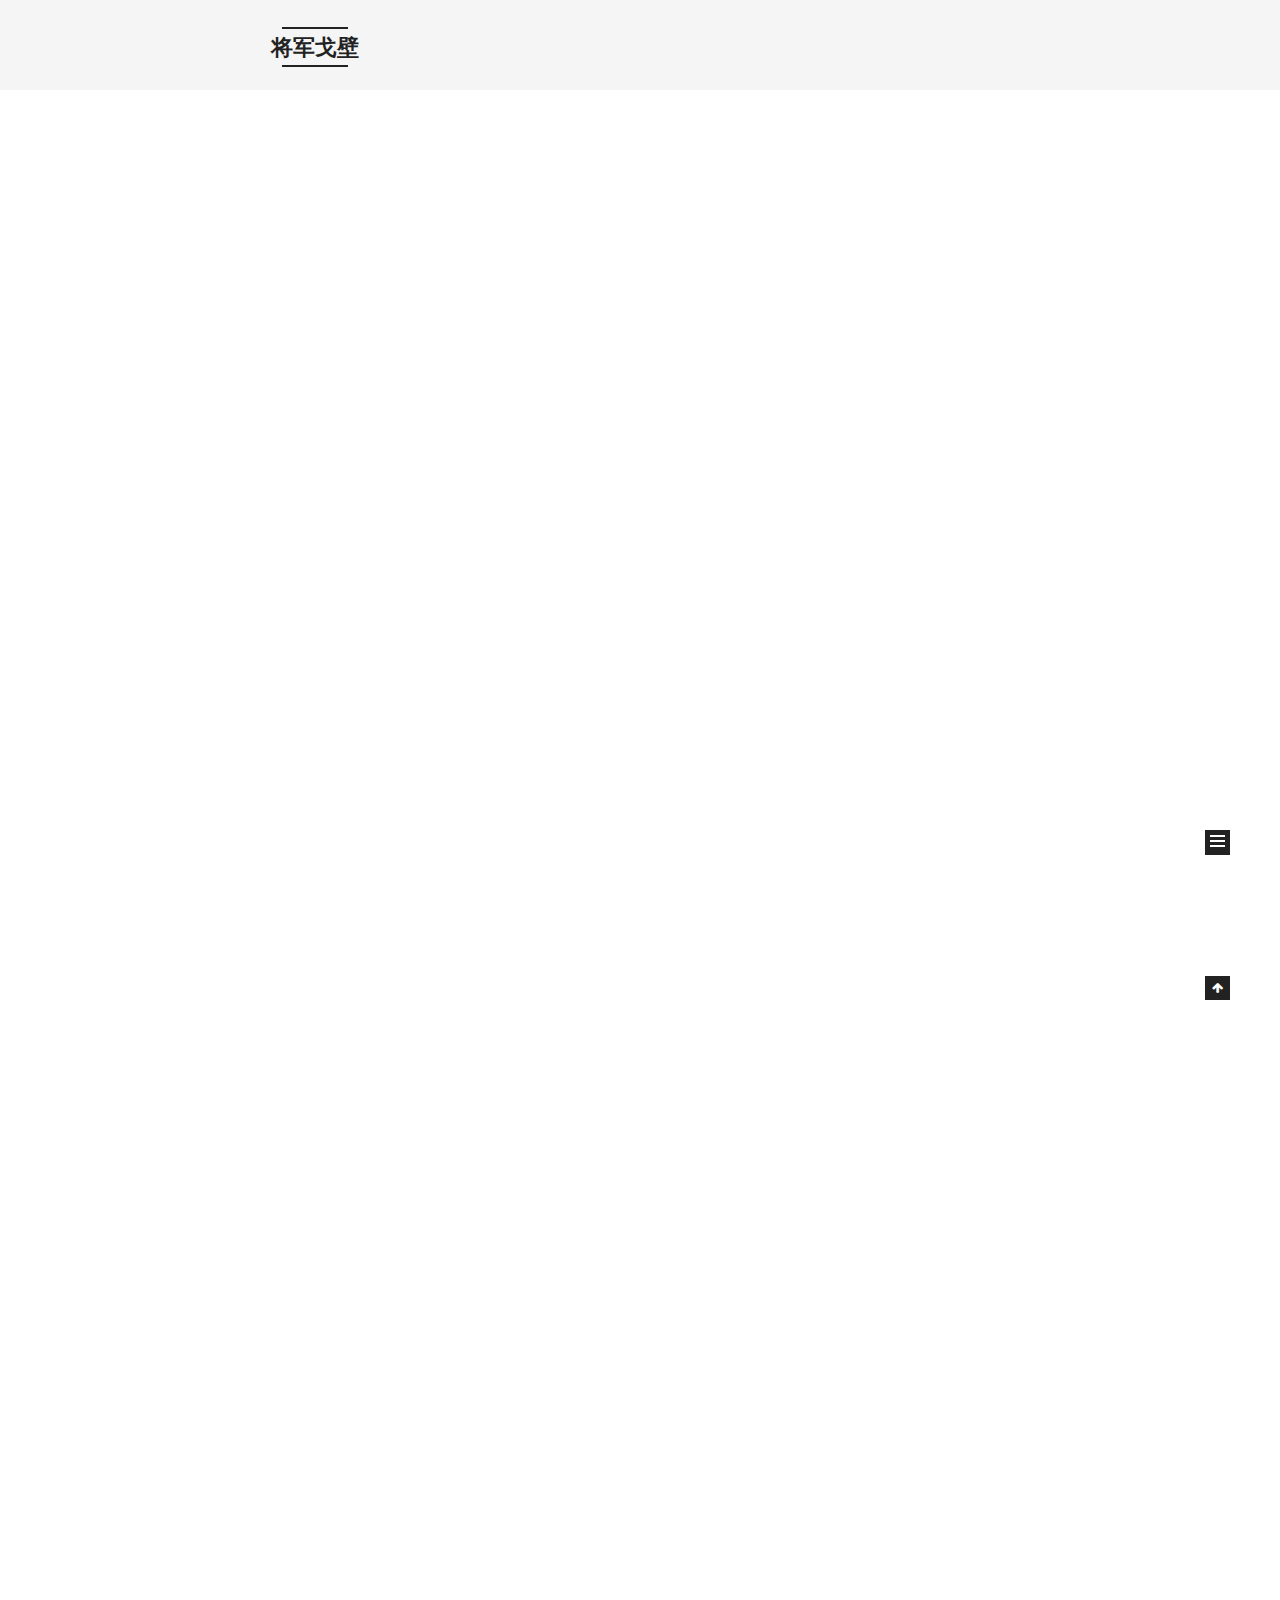
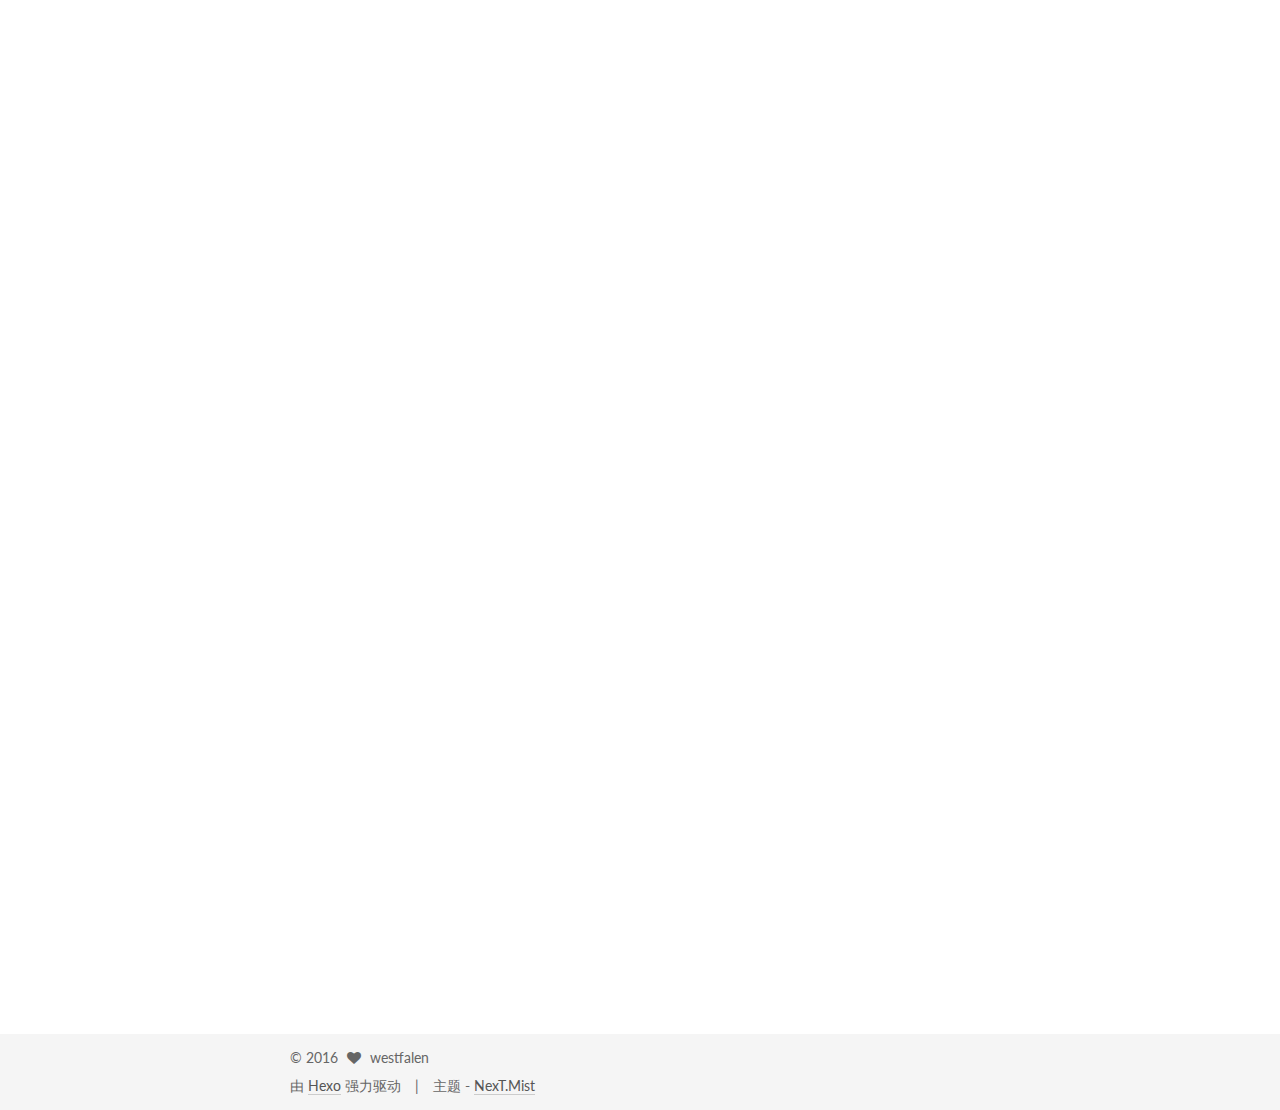
==== commit caba7db6: "Site updated: 2016-10-09 23:23:57" ====
--- a/index.html
+++ b/index.html
@@ -84,15 +84,15 @@
 
 
 
-<meta name="description" content="just for fun!">
+<meta name="description" content="苍山似海，残阳如血">
 <meta property="og:type" content="website">
 <meta property="og:title" content="将军戈壁">
 <meta property="og:url" content="http://yoursite.com/index.html">
 <meta property="og:site_name" content="将军戈壁">
-<meta property="og:description" content="just for fun!">
+<meta property="og:description" content="苍山似海，残阳如血">
 <meta name="twitter:card" content="summary">
 <meta name="twitter:title" content="将军戈壁">
-<meta name="twitter:description" content="just for fun!">
+<meta name="twitter:description" content="苍山似海，残阳如血">
 
 
 
@@ -249,6 +249,161 @@
             
               
                 
+                <a class="post-title-link" href="/2016/10/09/初识YAML/" itemprop="url">
+                  初识YAML
+                </a>
+              
+            
+          </h1>
+        
+
+        <div class="post-meta">
+          <span class="post-time">
+            <span class="post-meta-item-icon">
+              <i class="fa fa-calendar-o"></i>
+            </span>
+            <span class="post-meta-item-text">发表于</span>
+            <time itemprop="dateCreated" datetime="2016-10-09T22:12:29+08:00" content="2016-10-09">
+              2016-10-09
+            </time>
+          </span>
+
+          
+            <span class="post-category" >
+              &nbsp; | &nbsp;
+              <span class="post-meta-item-icon">
+                <i class="fa fa-folder-o"></i>
+              </span>
+              <span class="post-meta-item-text">分类于</span>
+              
+                <span itemprop="about" itemscope itemtype="https://schema.org/Thing">
+                  <a href="/categories/随笔/" itemprop="url" rel="index">
+                    <span itemprop="name">-随笔</span>
+                  </a>
+                </span>
+
+                
+                
+
+              
+            </span>
+          
+
+          
+            
+              <span class="post-comments-count">
+                &nbsp; | &nbsp;
+                <a href="/2016/10/09/初识YAML/#comments" itemprop="discussionUrl">
+                  <span class="post-comments-count ds-thread-count" data-thread-key="2016/10/09/初识YAML/" itemprop="commentsCount"></span>
+                </a>
+              </span>
+            
+          
+
+          
+
+          
+          
+
+          
+        </div>
+      </header>
+    
+
+
+    <div class="post-body" itemprop="articleBody">
+
+      
+      
+
+      
+        
+          
+            <p>YAML，在Hexo之前几乎没有任何了解，只在<a href="http://www.ruanyifeng.com/blog/2016/07/yaml.html" target="_blank" rel="external">阮一峰</a>的博客里面无意间看到了这个词，未求甚解。<br>因为Hexo配置需要，也是被坑了，也是机缘际会甚解一下YAML,也不叫甚解，初识吧</p>
+<h1 id="简介"><a href="#简介" class="headerlink" title="简介"></a>简介</h1><p>YAML主要用于编写配置文件，与XML，JSON类似，官方介绍说到简洁、强大、方便，还有待验证。<br>她的一个设计目标就是方便人类读写，是一种通用的数据串行化格式。</p>
+<h1 id="基本语法"><a href="#基本语法" class="headerlink" title="基本语法"></a>基本语法</h1><p>基本语法规则如下：</p>
+<blockquote>
+<ul>
+<li>大小写敏感</li>
+<li>使用缩进表示层级关系</li>
+<li>缩进不允许使用Tab,只允许使用空格</li>
+<li>缩进空格数目不重要，只要层级相同的元素左对齐即可</li>
+<li>#表示注释，从这个字符到行尾，都会被注释</li>
+</ul>
+</blockquote>
+<p>支持数据结构：</p>
+<blockquote>
+<ul>
+<li><p>对象：键: 值 的形式组成(这个冒号后面必须是一个空格)</p>
+<figure class="highlight plain"><table><tr><td class="gutter"><pre><div class="line">1</div></pre></td><td class="code"><pre><div class="line">animal: pets</div></pre></td></tr></table></figure>
+</li>
+<li><p>数组：一组连词线开头的行，构成一个数组</p>
+<figure class="highlight plain"><table><tr><td class="gutter"><pre><div class="line">1</div><div class="line">2</div><div class="line">3</div></pre></td><td class="code"><pre><div class="line">- Cat</div><div class="line">- Dog</div><div class="line">- Goldfish</div></pre></td></tr></table></figure>
+</li>
+<li><p>基本类型</p>
+<ul>
+<li>字符串</li>
+<li>布尔值</li>
+<li>整数</li>
+<li>浮点数</li>
+<li>Null</li>
+<li>时间</li>
+<li>日期</li>
+</ul>
+</li>
+</ul>
+</blockquote>
+<h1 id="小结"><a href="#小结" class="headerlink" title="小结"></a>小结</h1><p>就基本使用来说，以上内容已完全能够胜任，初识到这里，甚解请移步<a href="http://www.ruanyifeng.com/blog/2016/07/yaml.html" target="_blank" rel="external">阮一峰</a>。</p>
+<p><em>PS:第一次写博文，Markdown语法熟练中…</em></p>
+
+          
+        
+      
+    </div>
+
+    <div>
+      
+    </div>
+
+    <div>
+      
+    </div>
+
+    <footer class="post-footer">
+      
+
+      
+
+      
+      
+        <div class="post-eof"></div>
+      
+    </footer>
+  </article>
+
+
+    
+      
+
+  
+  
+
+  
+  
+  
+
+  <article class="post post-type-normal " itemscope itemtype="//schema.org/Article">
+
+    
+      <header class="post-header">
+
+        
+        
+          <h1 class="post-title" itemprop="name headline">
+            
+            
+              
+                
                 <a class="post-title-link" href="/2016/10/07/hello-world/" itemprop="url">
                   Hello World
                 </a>
@@ -370,15 +525,15 @@
       <section class="site-overview sidebar-panel  sidebar-panel-active ">
         <div class="site-author motion-element" itemprop="author" itemscope itemtype="//schema.org/Person">
           <img class="site-author-image" itemprop="image"
-               src="/images/avatar.gif"
+               src="/images/avatar.png"
                alt="westfalen" />
           <p class="site-author-name" itemprop="name">westfalen</p>
-          <p class="site-description motion-element" itemprop="description">just for fun!</p>
+          <p class="site-description motion-element" itemprop="description">苍山似海，残阳如血</p>
         </div>
         <nav class="site-state motion-element">
           <div class="site-state-item site-state-posts">
             <a href="/archives">
-              <span class="site-state-item-count">1</span>
+              <span class="site-state-item-count">2</span>
               <span class="site-state-item-name">日志</span>
             </a>
           </div>
@@ -392,6 +547,13 @@
             </div>
           
 
+          
+            <div class="site-state-item site-state-tags">
+              <a href="/tags">
+                <span class="site-state-item-count">1</span>
+                <span class="site-state-item-name">标签</span>
+              </a>
+            </div>
           
 
         </nav>
--- a/css/main.css
+++ b/css/main.css
@@ -1557,7 +1557,7 @@
   width: 4px;
   height: 4px;
   border-radius: 50%;
-  background: #ff7822;
+  background: #86fff7;
 }
 .links-of-blogroll {
   font-size: 13px;
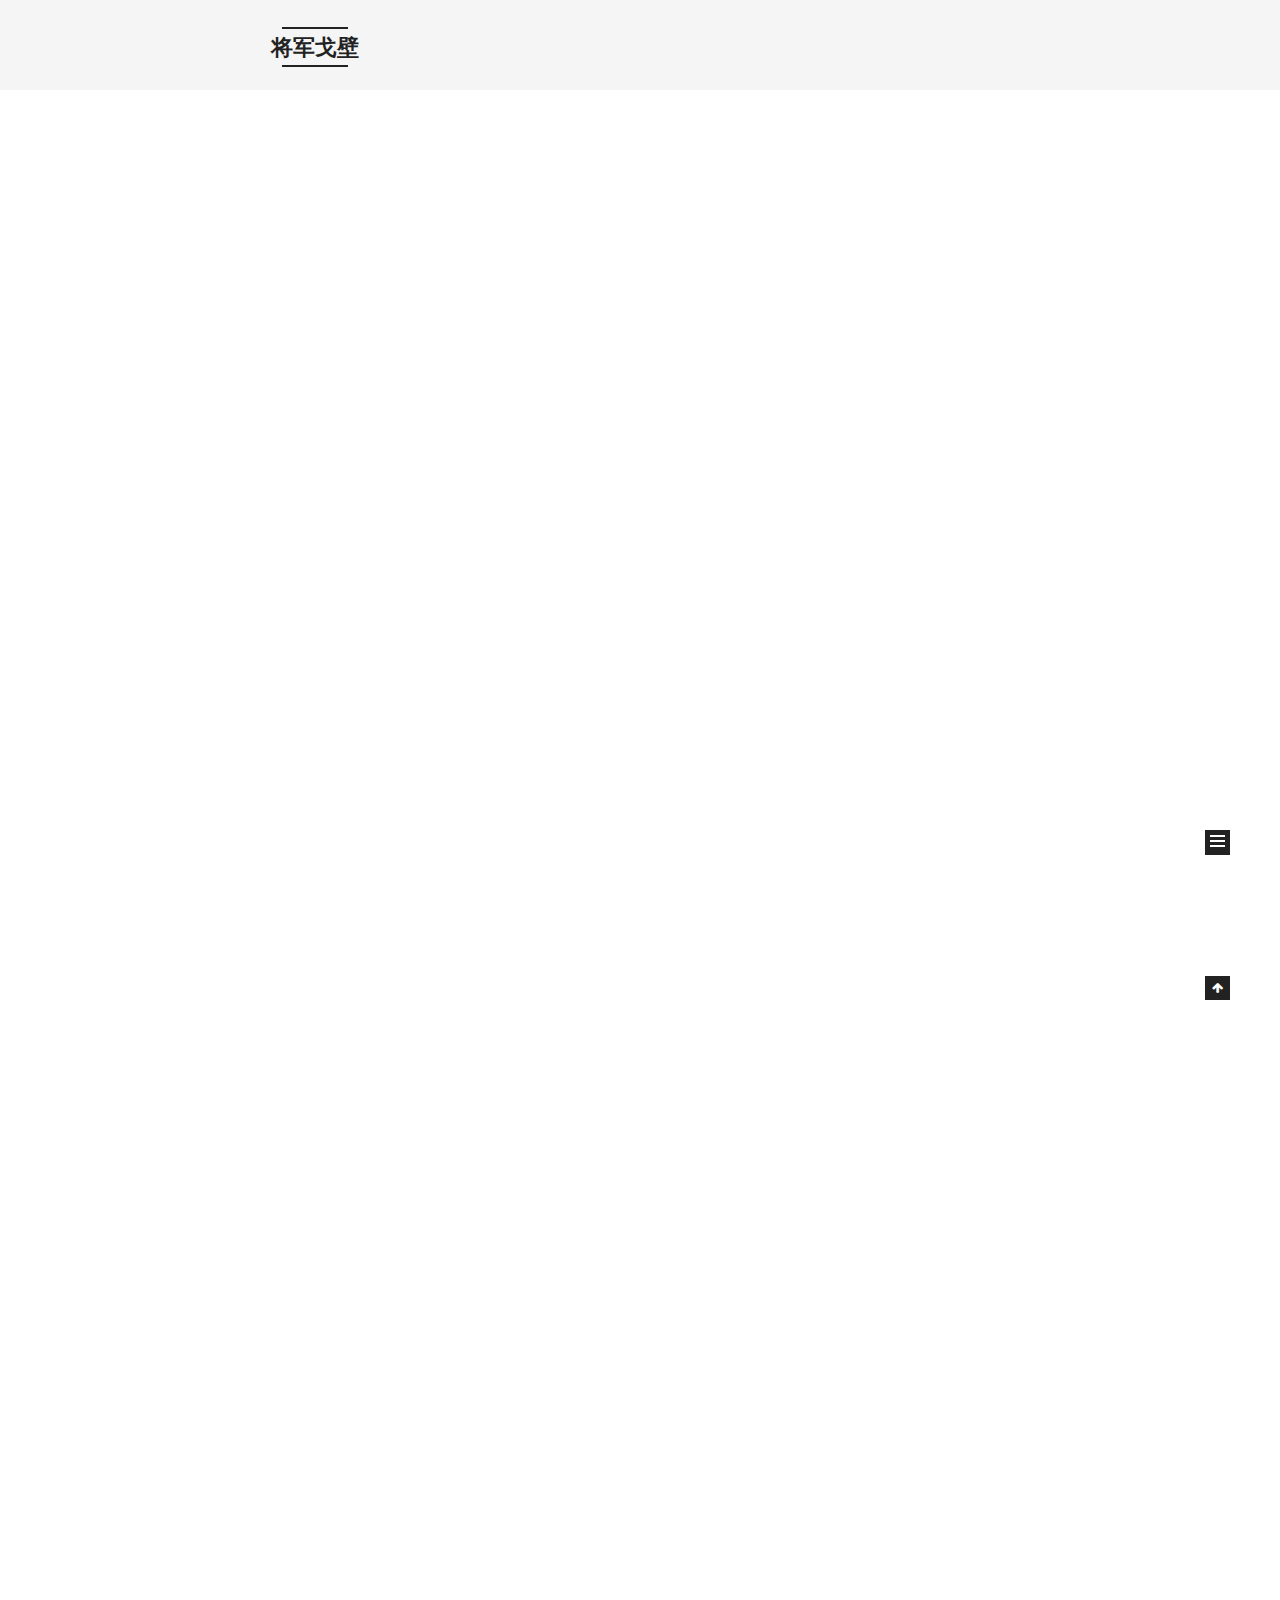
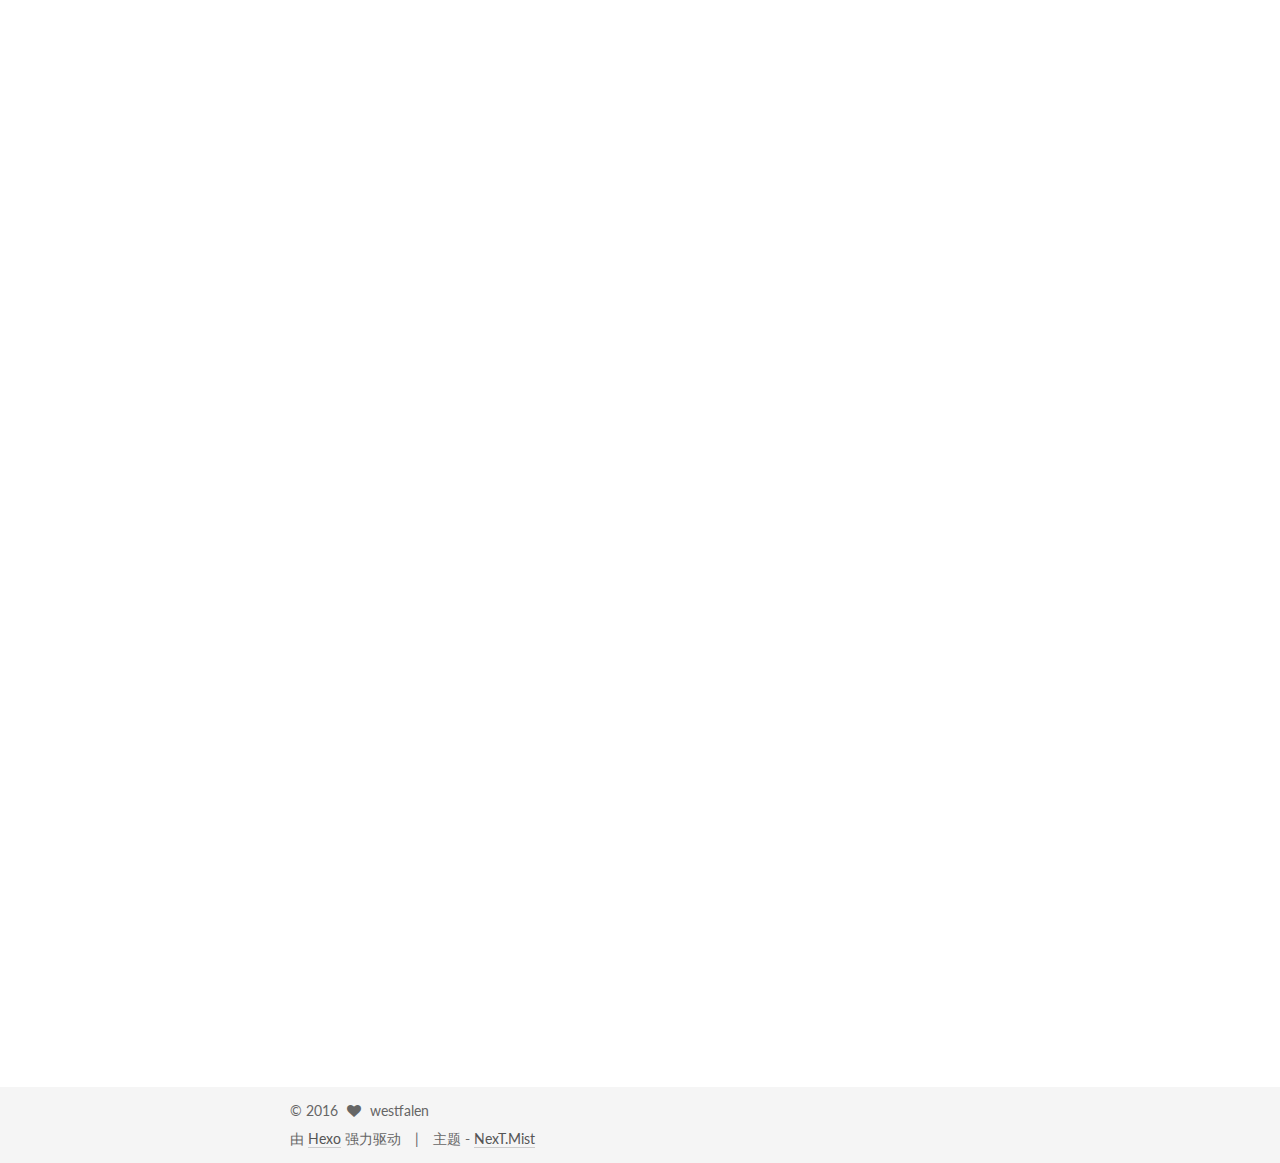
==== commit 6724d135: "Site updated: 2016-10-09 23:26:58" ====
--- a/index.html
+++ b/index.html
@@ -319,7 +319,8 @@
       
         
           
-            <p>YAML，在Hexo之前几乎没有任何了解，只在<a href="http://www.ruanyifeng.com/blog/2016/07/yaml.html" target="_blank" rel="external">阮一峰</a>的博客里面无意间看到了这个词，未求甚解。<br>因为Hexo配置需要，也是被坑了，也是机缘际会甚解一下YAML,也不叫甚解，初识吧</p>
+            <p>YAML，在Hexo之前几乎没有任何了解，只在<a href="http://www.ruanyifeng.com/blog/2016/07/yaml.html" target="_blank" rel="external">阮一峰</a>的博客里面无意间看到了这个词，未求甚解。<br>因为Hexo配置需要,机缘际会甚解一下YAML,也不叫甚解，初识吧。</p>
+<p><em>PS:其实是被YAML空格语法坑了</em></p>
 <h1 id="简介"><a href="#简介" class="headerlink" title="简介"></a>简介</h1><p>YAML主要用于编写配置文件，与XML，JSON类似，官方介绍说到简洁、强大、方便，还有待验证。<br>她的一个设计目标就是方便人类读写，是一种通用的数据串行化格式。</p>
 <h1 id="基本语法"><a href="#基本语法" class="headerlink" title="基本语法"></a>基本语法</h1><p>基本语法规则如下：</p>
 <blockquote>
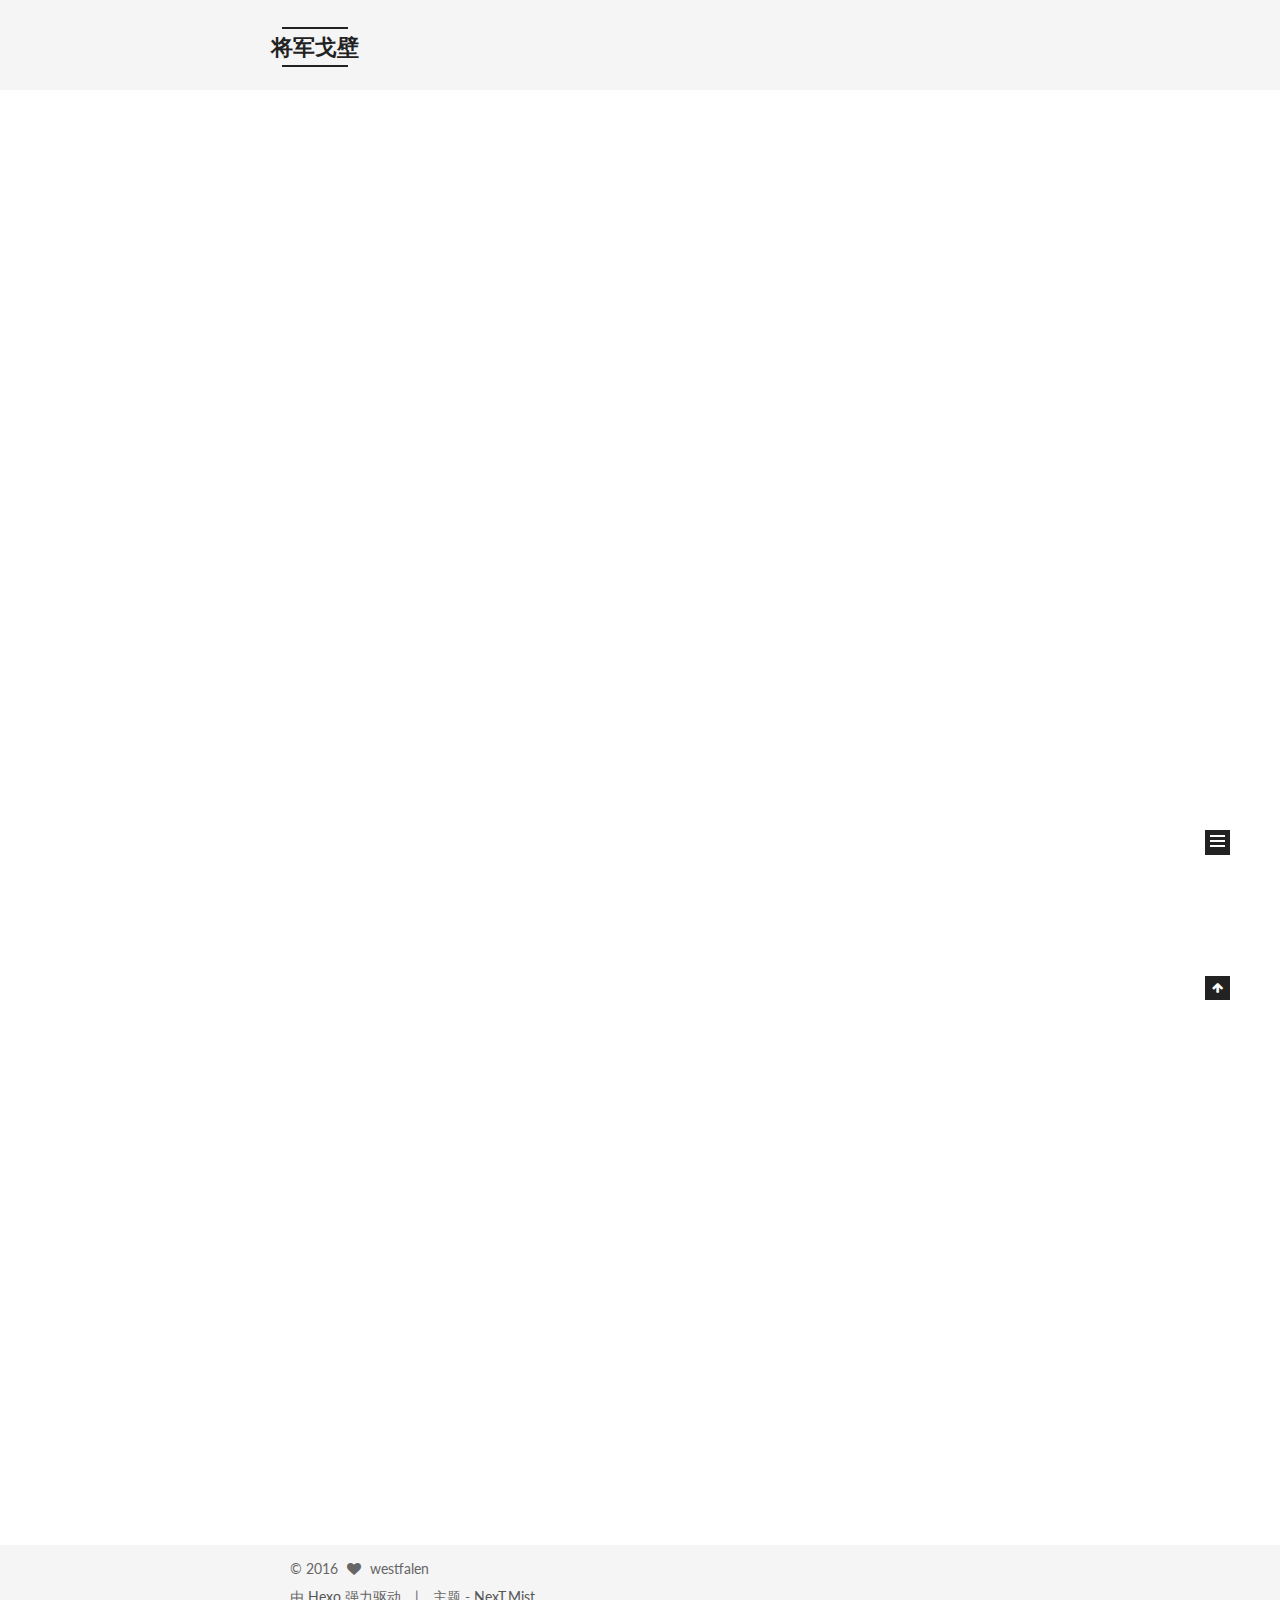
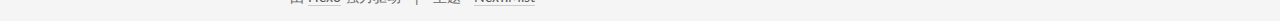
==== commit 18b20351: "Site updated: 2016-10-09 23:35:33" ====
--- a/index.html
+++ b/index.html
@@ -318,46 +318,12 @@
 
       
         
-          
-            <p>YAML，在Hexo之前几乎没有任何了解，只在<a href="http://www.ruanyifeng.com/blog/2016/07/yaml.html" target="_blank" rel="external">阮一峰</a>的博客里面无意间看到了这个词，未求甚解。<br>因为Hexo配置需要,机缘际会甚解一下YAML,也不叫甚解，初识吧。</p>
-<p><em>PS:其实是被YAML空格语法坑了</em></p>
-<h1 id="简介"><a href="#简介" class="headerlink" title="简介"></a>简介</h1><p>YAML主要用于编写配置文件，与XML，JSON类似，官方介绍说到简洁、强大、方便，还有待验证。<br>她的一个设计目标就是方便人类读写，是一种通用的数据串行化格式。</p>
-<h1 id="基本语法"><a href="#基本语法" class="headerlink" title="基本语法"></a>基本语法</h1><p>基本语法规则如下：</p>
-<blockquote>
-<ul>
-<li>大小写敏感</li>
-<li>使用缩进表示层级关系</li>
-<li>缩进不允许使用Tab,只允许使用空格</li>
-<li>缩进空格数目不重要，只要层级相同的元素左对齐即可</li>
-<li>#表示注释，从这个字符到行尾，都会被注释</li>
-</ul>
-</blockquote>
-<p>支持数据结构：</p>
-<blockquote>
-<ul>
-<li><p>对象：键: 值 的形式组成(这个冒号后面必须是一个空格)</p>
-<figure class="highlight plain"><table><tr><td class="gutter"><pre><div class="line">1</div></pre></td><td class="code"><pre><div class="line">animal: pets</div></pre></td></tr></table></figure>
-</li>
-<li><p>数组：一组连词线开头的行，构成一个数组</p>
-<figure class="highlight plain"><table><tr><td class="gutter"><pre><div class="line">1</div><div class="line">2</div><div class="line">3</div></pre></td><td class="code"><pre><div class="line">- Cat</div><div class="line">- Dog</div><div class="line">- Goldfish</div></pre></td></tr></table></figure>
-</li>
-<li><p>基本类型</p>
-<ul>
-<li>字符串</li>
-<li>布尔值</li>
-<li>整数</li>
-<li>浮点数</li>
-<li>Null</li>
-<li>时间</li>
-<li>日期</li>
-</ul>
-</li>
-</ul>
-</blockquote>
-<h1 id="小结"><a href="#小结" class="headerlink" title="小结"></a>小结</h1><p>就基本使用来说，以上内容已完全能够胜任，初识到这里，甚解请移步<a href="http://www.ruanyifeng.com/blog/2016/07/yaml.html" target="_blank" rel="external">阮一峰</a>。</p>
-<p><em>PS:第一次写博文，Markdown语法熟练中…</em></p>
-
-          
+          <p>YAML，在Hexo之前几乎没有任何了解，只在<a href="http://www.ruanyifeng.com/blog/2016/07/yaml.html">阮一峰</a>的博客里面无意间看到了这个词，未求甚解。<br>因为Hexo配置需要,机缘际会甚解一下YAML,也不叫甚解，初识而已，与大家分享。<br>
+          <div class="post-more-link text-center">
+            <a class="btn" href="/2016/10/09/初识YAML/#more" rel="contents">
+              阅读全文 &raquo;
+            </a>
+          </div>
         
       
     </div>
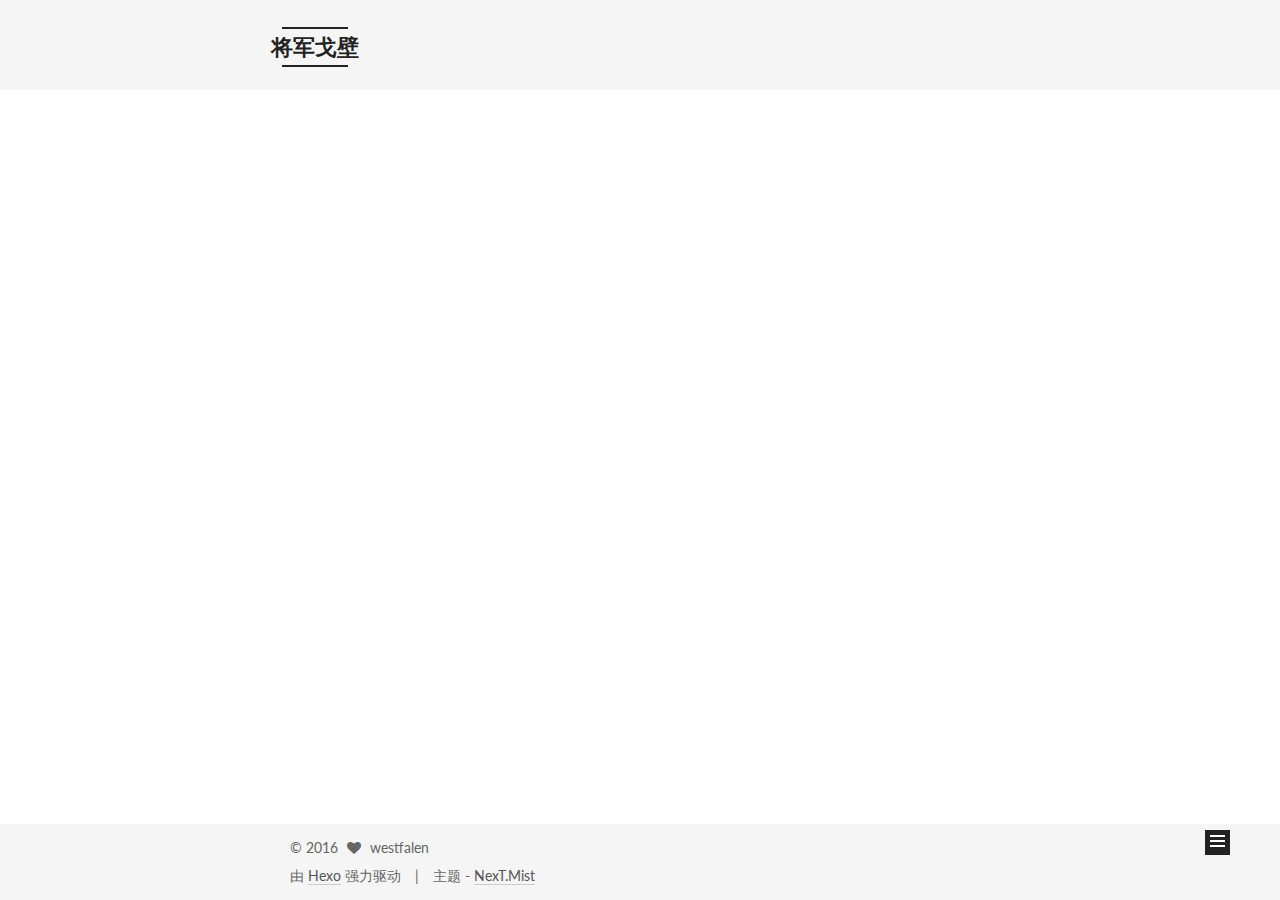
==== commit 4162217d: "Site updated: 2016-10-09 23:42:39" ====
--- a/index.html
+++ b/index.html
@@ -421,18 +421,12 @@
 
       
         
-          
-            <p>Welcome to <a href="https://hexo.io/" target="_blank" rel="external">Hexo</a>! This is your very first post. Check <a href="https://hexo.io/docs/" target="_blank" rel="external">documentation</a> for more info. If you get any problems when using Hexo, you can find the answer in <a href="https://hexo.io/docs/troubleshooting.html" target="_blank" rel="external">troubleshooting</a> or you can ask me on <a href="https://github.com/hexojs/hexo/issues" target="_blank" rel="external">GitHub</a>.</p>
-<h2 id="Quick-Start"><a href="#Quick-Start" class="headerlink" title="Quick Start"></a>Quick Start</h2><h3 id="Create-a-new-post"><a href="#Create-a-new-post" class="headerlink" title="Create a new post"></a>Create a new post</h3><figure class="highlight bash"><table><tr><td class="gutter"><pre><div class="line">1</div></pre></td><td class="code"><pre><div class="line">$ hexo new <span class="string">"My New Post"</span></div></pre></td></tr></table></figure>
-<p>More info: <a href="https://hexo.io/docs/writing.html" target="_blank" rel="external">Writing</a></p>
-<h3 id="Run-server"><a href="#Run-server" class="headerlink" title="Run server"></a>Run server</h3><figure class="highlight bash"><table><tr><td class="gutter"><pre><div class="line">1</div></pre></td><td class="code"><pre><div class="line">$ hexo server</div></pre></td></tr></table></figure>
-<p>More info: <a href="https://hexo.io/docs/server.html" target="_blank" rel="external">Server</a></p>
-<h3 id="Generate-static-files"><a href="#Generate-static-files" class="headerlink" title="Generate static files"></a>Generate static files</h3><figure class="highlight bash"><table><tr><td class="gutter"><pre><div class="line">1</div></pre></td><td class="code"><pre><div class="line">$ hexo generate</div></pre></td></tr></table></figure>
-<p>More info: <a href="https://hexo.io/docs/generating.html" target="_blank" rel="external">Generating</a></p>
-<h3 id="Deploy-to-remote-sites"><a href="#Deploy-to-remote-sites" class="headerlink" title="Deploy to remote sites"></a>Deploy to remote sites</h3><figure class="highlight bash"><table><tr><td class="gutter"><pre><div class="line">1</div></pre></td><td class="code"><pre><div class="line">$ hexo deploy</div></pre></td></tr></table></figure>
-<p>More info: <a href="https://hexo.io/docs/deployment.html" target="_blank" rel="external">Deployment</a></p>
-
-          
+          <p>Welcome to <a href="https://hexo.io/">Hexo</a>! This is your very first post. Check <a href="https://hexo.io/docs/">documentation</a> for more info. If you get any problems when using Hexo, you can find the answer in <a href="https://hexo.io/docs/troubleshooting.html">troubleshooting</a> or you can ask me on <a href="https://github.com/hexojs/hexo/issues">GitHub</a>.<br>
+          <div class="post-more-link text-center">
+            <a class="btn" href="/2016/10/07/hello-world/#more" rel="contents">
+              阅读全文 &raquo;
+            </a>
+          </div>
         
       
     </div>
--- a/css/main.css
+++ b/css/main.css
@@ -1557,7 +1557,7 @@
   width: 4px;
   height: 4px;
   border-radius: 50%;
-  background: #86fff7;
+  background: #ff3e24;
 }
 .links-of-blogroll {
   font-size: 13px;
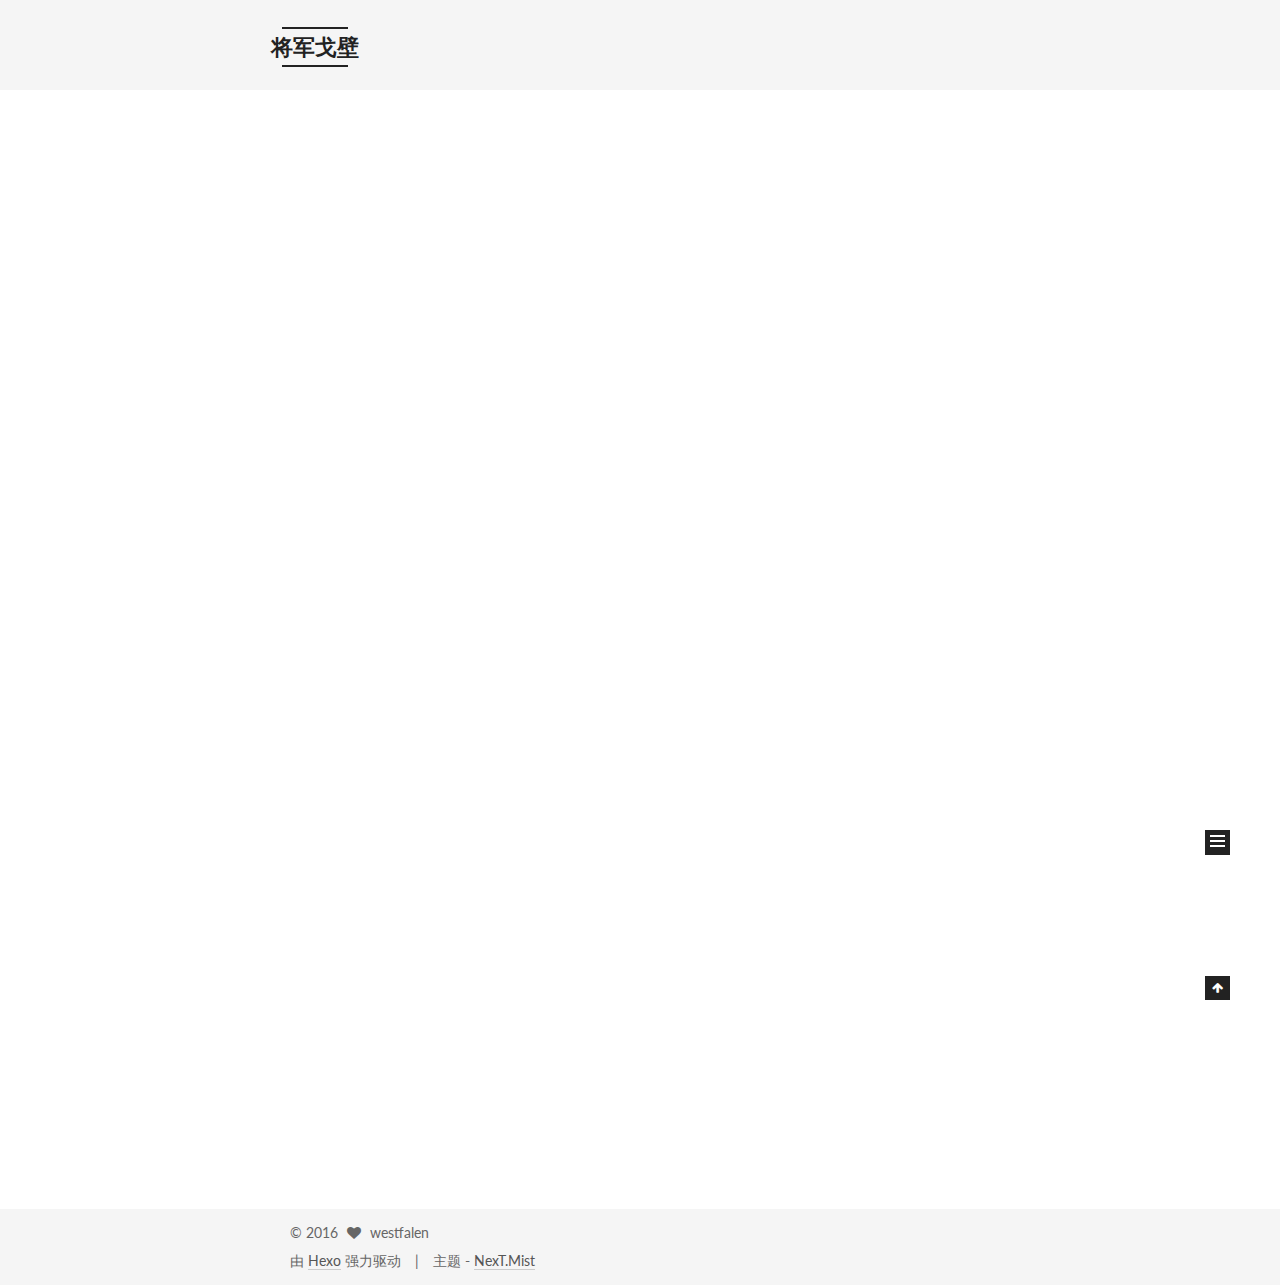
==== commit 3438f421: "Site updated: 2016-11-06 17:10:04" ====
--- a/index.html
+++ b/index.html
@@ -249,6 +249,107 @@
             
               
                 
+                <a class="post-title-link" href="/2016/11/06/饮食男女/" itemprop="url">
+                  饮食男女
+                </a>
+              
+            
+          </h1>
+        
+
+        <div class="post-meta">
+          <span class="post-time">
+            <span class="post-meta-item-icon">
+              <i class="fa fa-calendar-o"></i>
+            </span>
+            <span class="post-meta-item-text">发表于</span>
+            <time itemprop="dateCreated" datetime="2016-11-06T16:41:29+08:00" content="2016-11-06">
+              2016-11-06
+            </time>
+          </span>
+
+          
+
+          
+            
+              <span class="post-comments-count">
+                &nbsp; | &nbsp;
+                <a href="/2016/11/06/饮食男女/#comments" itemprop="discussionUrl">
+                  <span class="post-comments-count ds-thread-count" data-thread-key="2016/11/06/饮食男女/" itemprop="commentsCount"></span>
+                </a>
+              </span>
+            
+          
+
+          
+
+          
+          
+
+          
+        </div>
+      </header>
+    
+
+
+    <div class="post-body" itemprop="articleBody">
+
+      
+      
+
+      
+        
+          
+            <p>  很喜欢一句歌词：<em>任他们多漂亮，未及你矜贵</em>，出自郑秀文的《终身美丽》，《xx男女》电影主题曲，正巧前几天看到一张你不得不看的华语电影，面便有一部《饮食男女》，瞬间就把两者关联了起来。<br> 周末百无聊赖，便想起还有这么一部可看的电影。电影看完发现不是这么一回事，和终身美丽没有半毛钱关系，再次一搜发现应该是《瘦身男女》，顿觉尴尬。<br> 不过就《饮食男女》而言，首先李安作品，而且豆瓣评分9+自然也是一部佳片。但对我来说也只是一个故事而已，并没有什么情感上触动，印象最深的就是各种美食与傻傻<br>分不清楚的二女儿，好像梅艳芳呀，但不是。最扯居然还有夕阳红下老牛吃嫩草的爆笑情节。剧情片，看得懂但没有给我淡淡的忧伤。</p>
+
+          
+        
+      
+    </div>
+
+    <div>
+      
+    </div>
+
+    <div>
+      
+    </div>
+
+    <footer class="post-footer">
+      
+
+      
+
+      
+      
+        <div class="post-eof"></div>
+      
+    </footer>
+  </article>
+
+
+    
+      
+
+  
+  
+
+  
+  
+  
+
+  <article class="post post-type-normal " itemscope itemtype="//schema.org/Article">
+
+    
+      <header class="post-header">
+
+        
+        
+          <h1 class="post-title" itemprop="name headline">
+            
+            
+              
+                
                 <a class="post-title-link" href="/2016/10/09/初识YAML/" itemprop="url">
                   初识YAML
                 </a>
@@ -494,7 +595,7 @@
         <nav class="site-state motion-element">
           <div class="site-state-item site-state-posts">
             <a href="/archives">
-              <span class="site-state-item-count">2</span>
+              <span class="site-state-item-count">3</span>
               <span class="site-state-item-name">日志</span>
             </a>
           </div>
--- a/css/main.css
+++ b/css/main.css
@@ -1557,7 +1557,7 @@
   width: 4px;
   height: 4px;
   border-radius: 50%;
-  background: #ff3e24;
+  background: #66ffad;
 }
 .links-of-blogroll {
   font-size: 13px;
